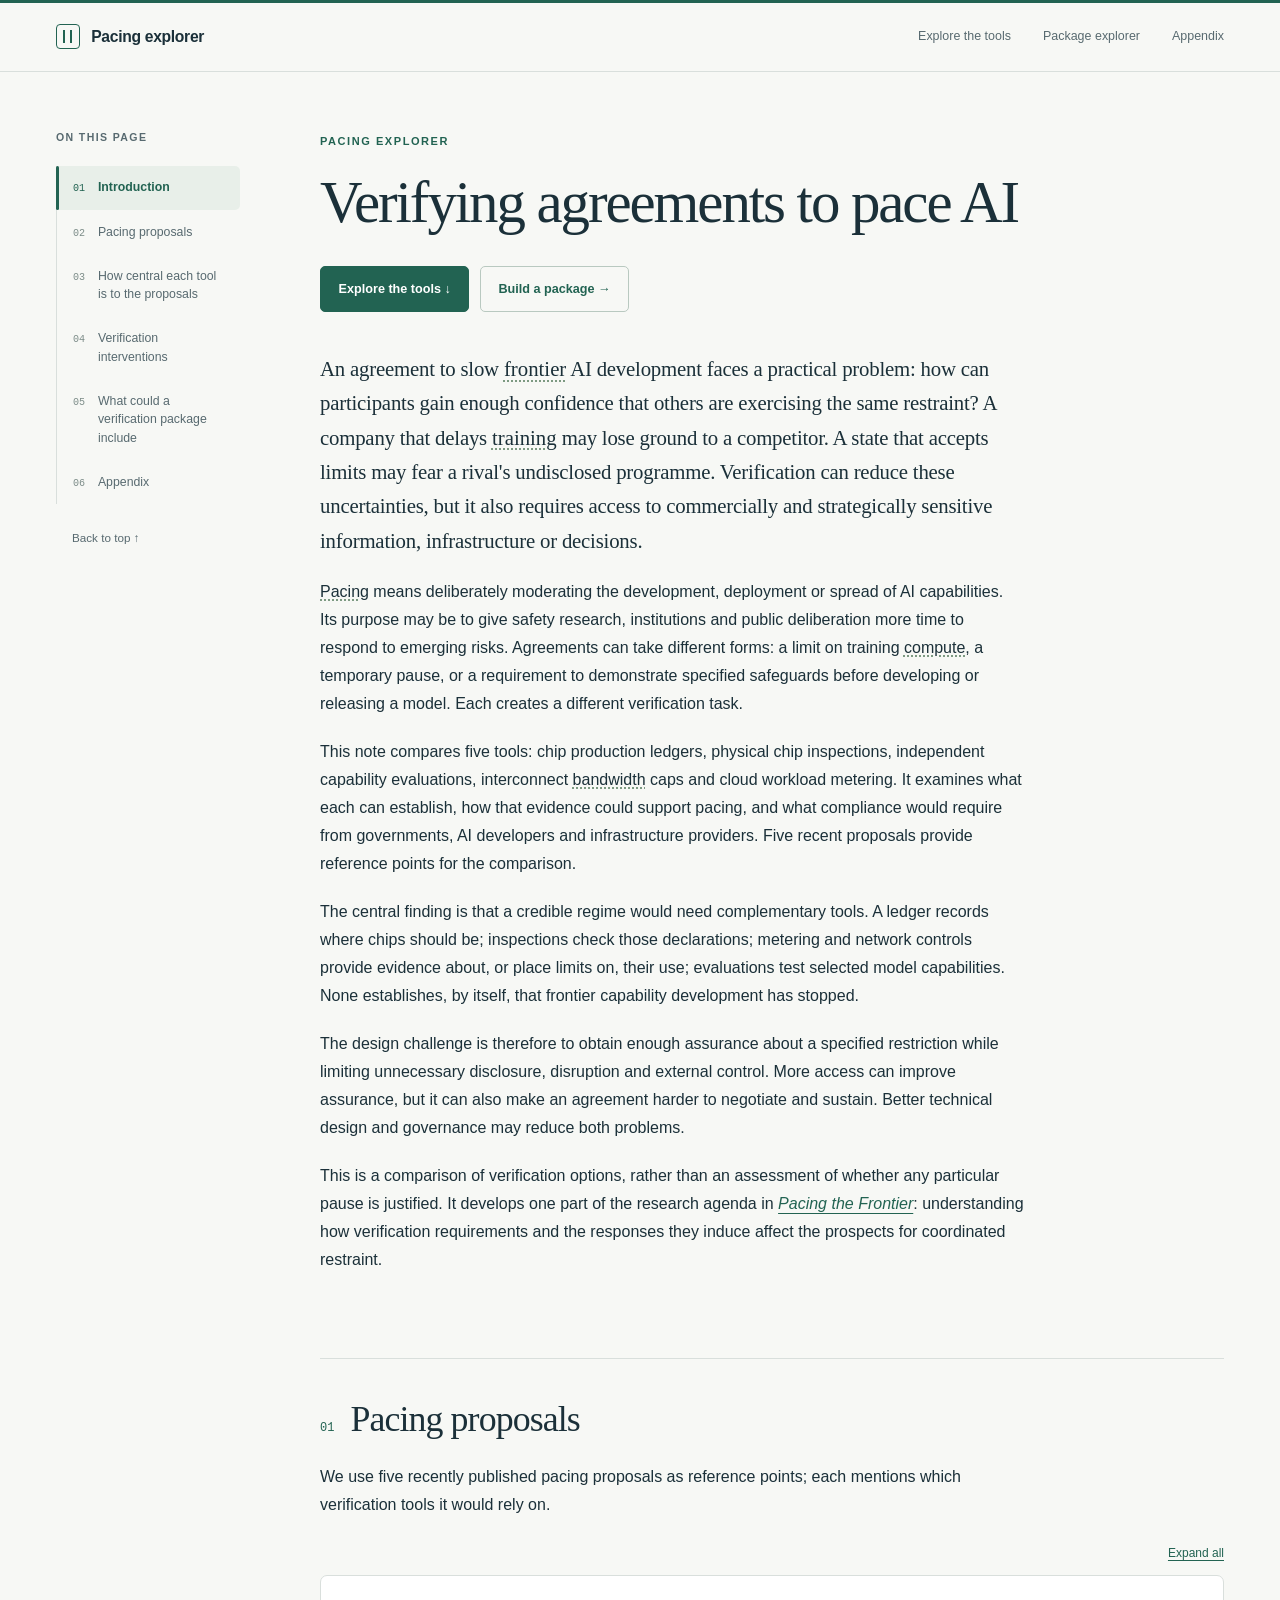
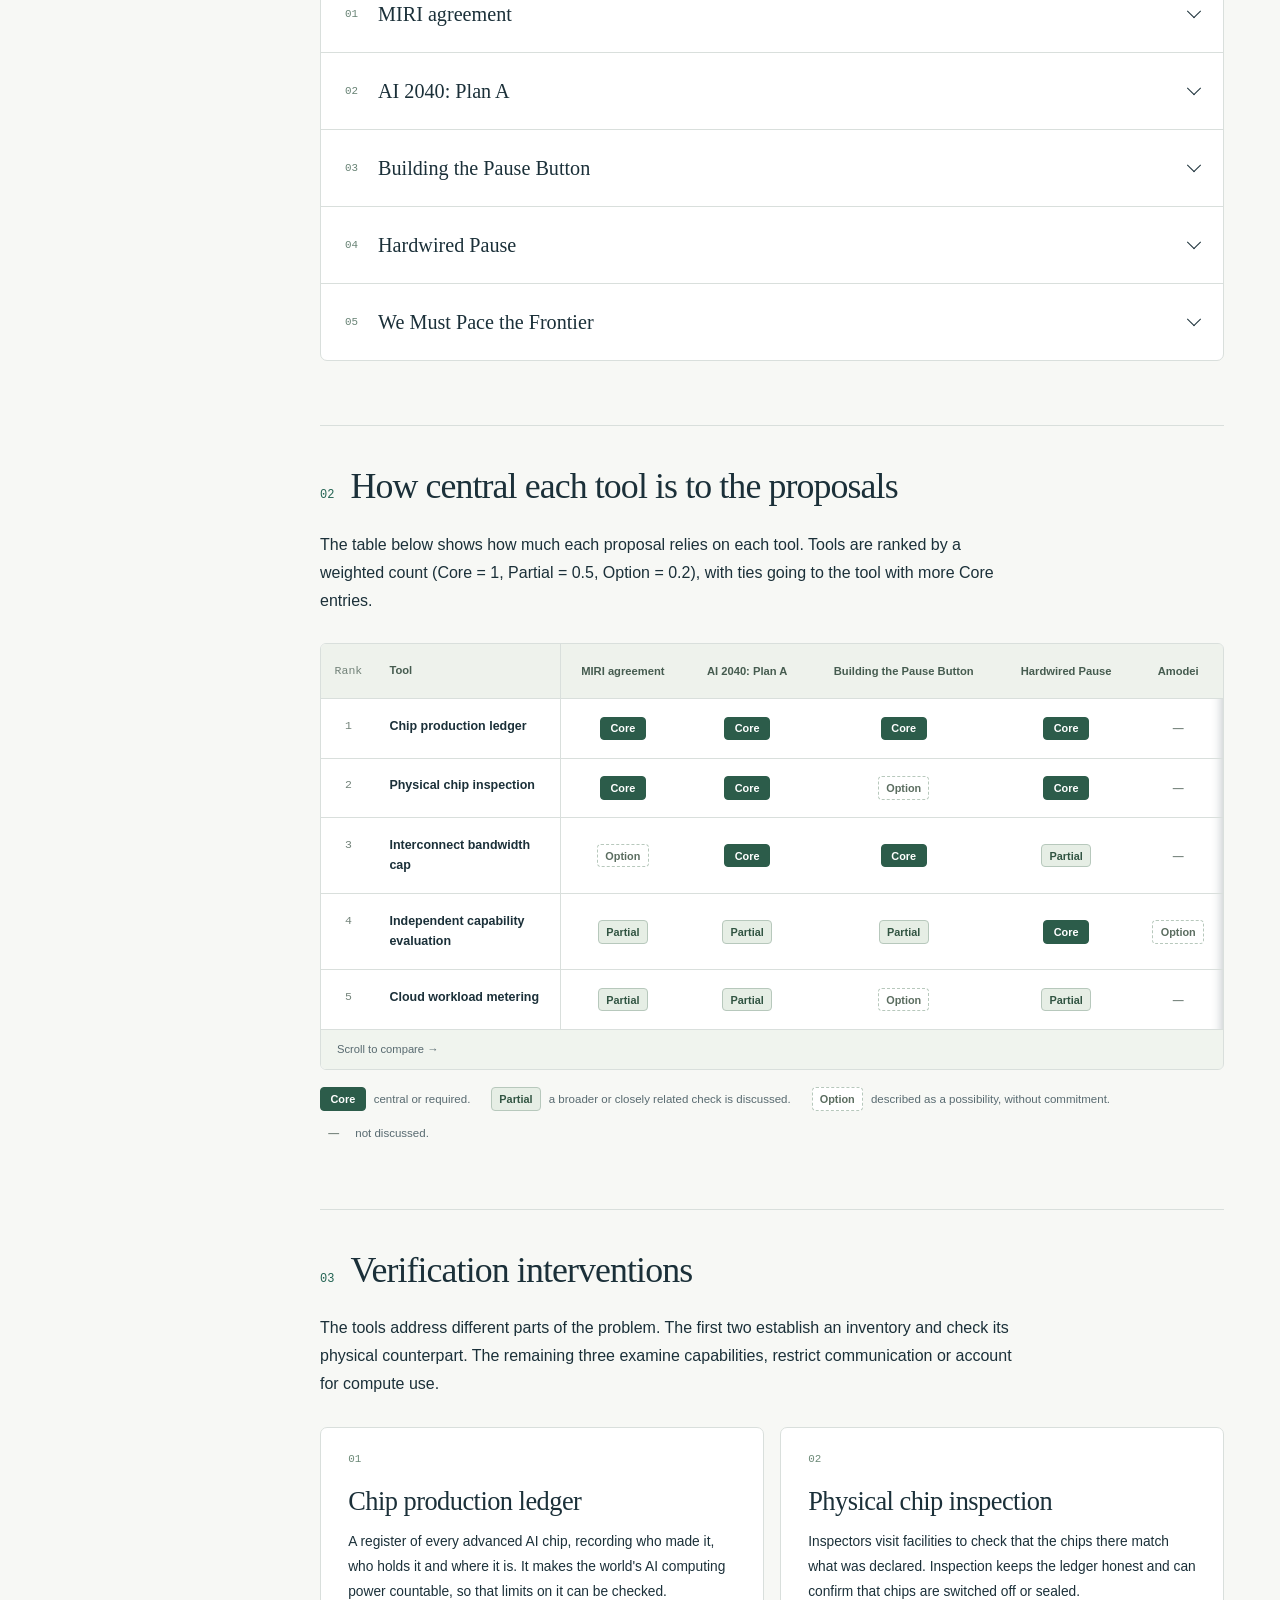
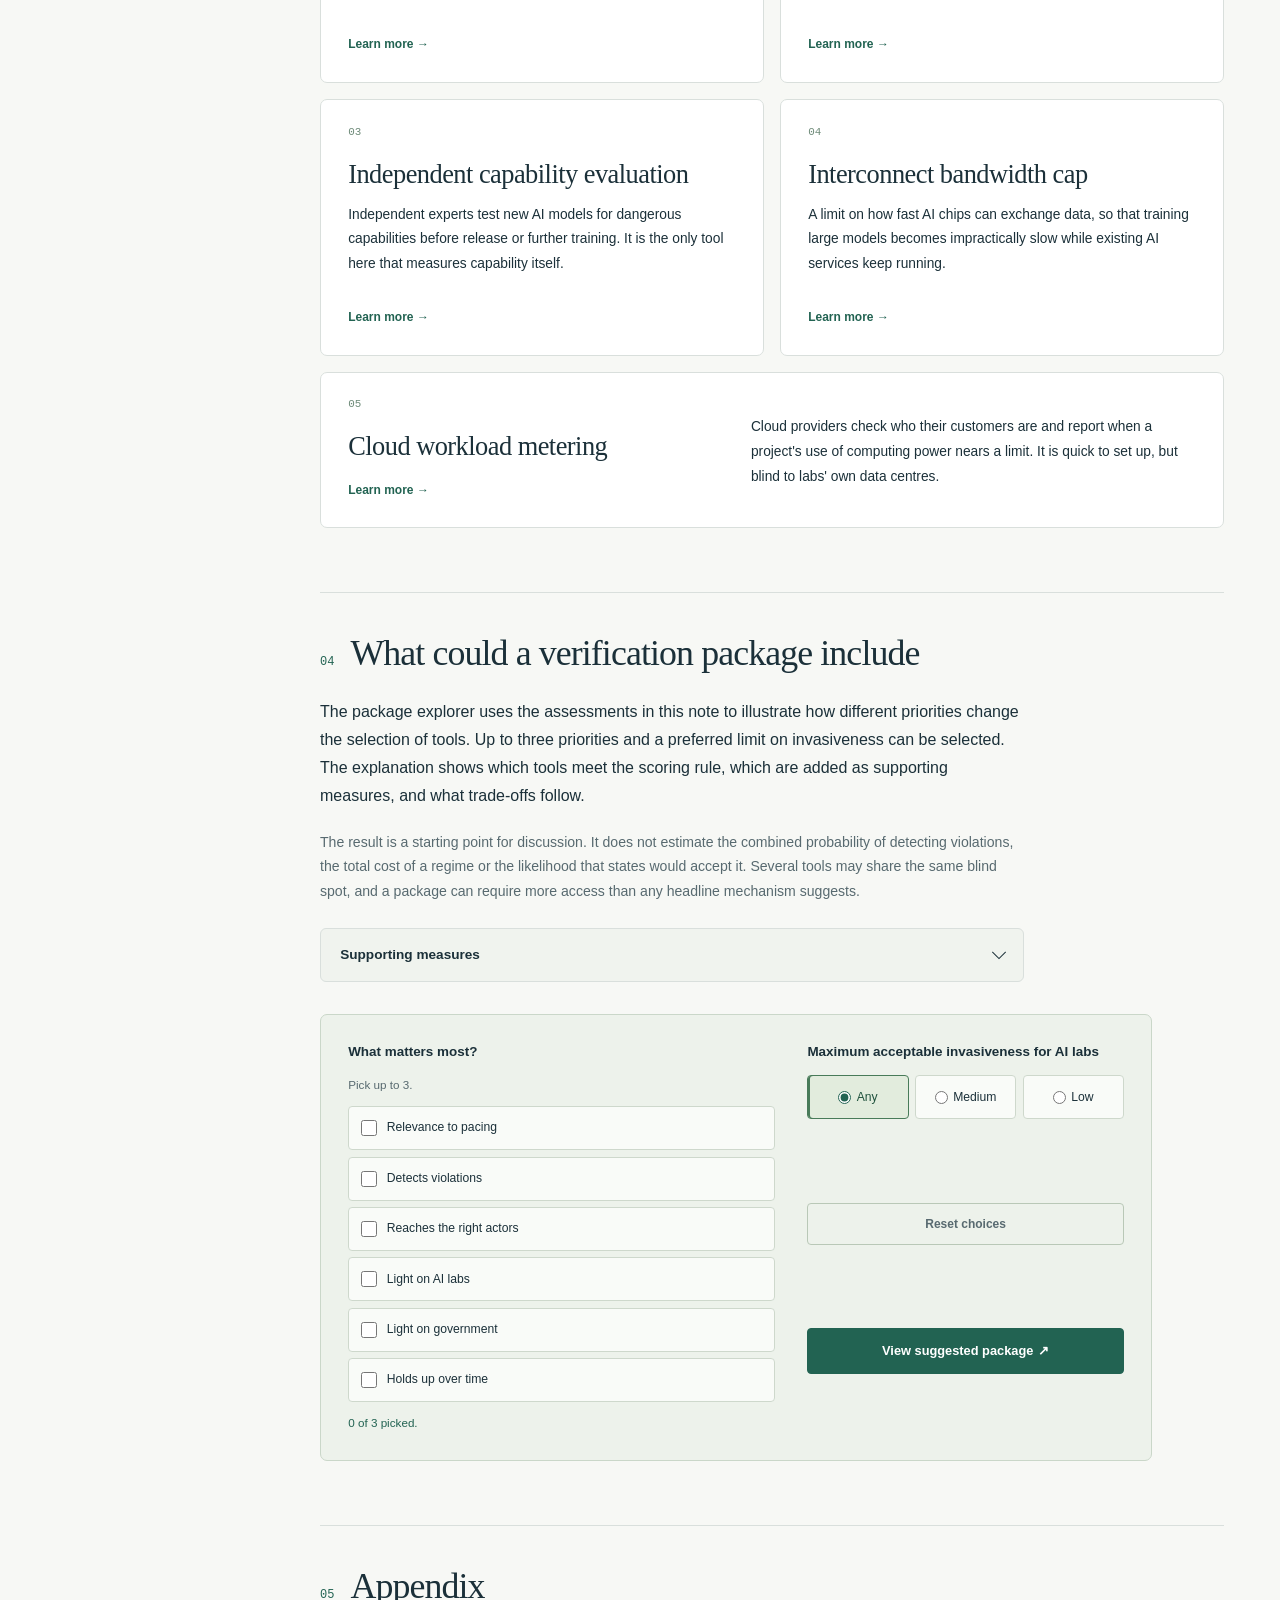
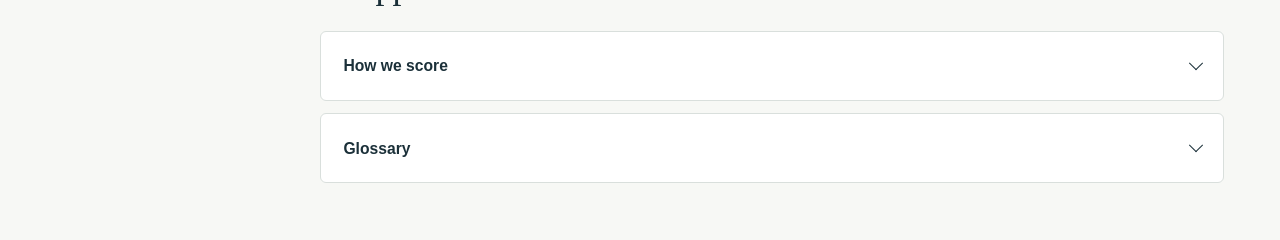
==== index.html @ ae377d94 "Add the pacing explorer site Site files only (pages, styles, data, scripts), copied from the pacing " ====
<!doctype html>
<html lang="en">
<head>
<meta charset="utf-8">
<meta name="viewport" content="width=device-width, initial-scale=1">
<meta name="referrer" content="no-referrer">
<title>Verifying agreements to pace AI</title>
<link rel="stylesheet" href="css/style.css">
</head>
<body data-page="home">
<a class="skip-link" href="#main">Skip to content</a>

<main id="main" tabindex="-1">
  <div id="view" class="wrap">
    <noscript>
      <p>This page needs JavaScript to show its content. Everything runs on this device. Nothing is sent anywhere.</p>
    </noscript>
  </div>
</main>

<div id="tooltip" class="tooltip" role="tooltip" hidden></div>

<!-- Data first, then logic. Plain scripts, so the page works when opened from a folder (file://). -->
<script src="data/interventions.js"></script>
<script src="data/glossary.js"></script>
<script src="data/method.js"></script>
<script src="js/builder.js"></script>
<script src="js/app.js"></script>
</body>
</html>
---- css/style.css ----
/* Local, dependency-free styles. Content and scoring live in data/*.js. */
:root {
  color-scheme: light;
  --ink: #1b3039;
  --muted: #586a70;
  --line: #d9dfdc;
  --soft: #edf1ed;
  --paper: #fff;
  --bg: #f7f8f5;
  --link: #226352;
  --focus: #216953;
  --c-benefit: #1f5fbf;
  --c-cost: #8a5a2b;
  --c-empty: #6b7280;
  --measure: 44rem;
  --serif: Charter, "Bitstream Charter", "Iowan Old Style", "Palatino Linotype", Palatino, Georgia, serif;
  --sans: -apple-system, BlinkMacSystemFont, "Segoe UI", Helvetica, Arial, sans-serif;
  --mono: "SFMono-Regular", Consolas, monospace;
}
* { box-sizing: border-box; }
html { -webkit-text-size-adjust: 100%; scroll-behavior: smooth; scroll-padding-top: 0; }
body { margin: 0; background: var(--bg); color: var(--ink); font: 16px/1.75 var(--sans); }
.wrap { width: min(100%, 1440px); margin: 0 auto; padding: 3.5rem 3.5rem 6rem; display: grid; grid-template-columns: 12.5rem minmax(0, 1fr); column-gap: 4rem; }
.wrap > * { grid-column: 2; min-width: 0; }
main:focus, h1:focus, section:focus, .builder-results:focus, details:focus { outline: none; }
a { color: var(--link); text-underline-offset: .22em; text-decoration-thickness: 1px; }
a:hover { text-decoration-thickness: 2px; }
button, input, select, summary, a { -webkit-tap-highlight-color: #22635218; }
button, input, select { font: inherit; }
:focus-visible { outline: 3px solid var(--focus); outline-offset: 4px; border-radius: 3px; }
[hidden] { display: none !important; }
.skip-link { position: fixed; left: 1rem; top: -6rem; z-index: 100; background: var(--ink); color: white; padding: .7rem 1.2rem; }
.skip-link:focus { top: .5rem; }
.visually-hidden { position: absolute !important; width: 1px; height: 1px; margin: -1px; padding: 0; overflow: hidden; clip: rect(0 0 0 0); white-space: nowrap; border: 0; }
h1, h2, h3, h4, h5 { color: var(--ink); }
h1, h2 { font-family: var(--serif); font-weight: 500; }
h1 { margin: 0; max-width: 52rem; font-size: clamp(2.8rem, 4.6vw, 4.5rem); line-height: 1.08; letter-spacing: -.035em; text-wrap: balance; }
h2 { margin: 0; max-width: 44rem; font-size: clamp(1.9rem, 2.8vw, 2.75rem); line-height: 1.17; letter-spacing: -.025em; text-wrap: balance; }
h3 { margin: 2rem 0 .8rem; font-size: 1.12rem; font-weight: 650; line-height: 1.4; }
h4 { margin: 2rem 0 .75rem; font-size: 1rem; line-height: 1.5; }
h5 { margin: 1.5rem 0 .5rem; font-size: 1rem; line-height: 1.5; }
p, ul, ol, dl { margin: 0 0 1.25rem; }
strong { font-weight: 650; }
.eyebrow { margin: 0 0 1.2rem; font-size: .69rem; font-weight: 650; letter-spacing: .14em; text-transform: uppercase; color: var(--link); }
section > p, section > .bullets, .why, .notes, .steps-block { max-width: var(--measure); }
.wrap > section { margin-top: 4rem; padding-top: 2.5rem; border-top: 1px solid var(--line); scroll-margin-top: 6rem; }
.wrap > section > :last-child { margin-bottom: 0; }
.section-heading { display: flex; align-items: baseline; gap: 1rem; margin-bottom: 1.4rem; }
.section-index { font: .75rem/1 var(--mono); color: var(--link); flex: 0 0 auto; }
ul.bullets, ol.bullets, .plain-list { padding-left: 1.4rem; }
.bullets li, .plain-list li { padding-left: .2rem; margin-bottom: .8rem; }
li::marker { color: #70877d; }

/* The same navigation frame stays available throughout the publication. */
.masthead { position: sticky; top: 0; z-index: 40; background: #f7f8f5f5; border-top: 3px solid #226352; border-bottom: 1px solid var(--line); backdrop-filter: blur(12px); }
.masthead-inner { max-width: 1440px; min-height: 68px; margin: auto; padding: 0 3.5rem; display: flex; justify-content: space-between; align-items: center; gap: 2rem; }
.brand { display: inline-flex; align-items: center; gap: .7rem; color: var(--ink); font-size: .98rem; font-weight: 650; text-decoration: none; white-space: nowrap; letter-spacing: -.02em; }
.brand-mark { width: 24px; height: 25px; border: 1.5px solid var(--link); border-radius: 4px; position: relative; background: linear-gradient(var(--link), var(--link)) 6px 5px / 2px 13px no-repeat, linear-gradient(var(--link), var(--link)) 13px 5px / 2px 13px no-repeat; }
.masthead nav { display: flex; align-items: center; gap: 2rem; }
.masthead nav a { color: var(--muted); font-size: .78rem; text-decoration: none; padding: .7rem 0; }
.masthead nav a:hover { color: var(--link); }
.wrap > .toc { grid-column: 1; grid-row: 1 / span 12; position: sticky; top: 7rem; align-self: start; max-height: calc(100dvh - 9rem); overflow-y: auto; padding-right: 1rem; }
.toc-heading { font-size: .66rem; font-weight: 650; letter-spacing: .13em; text-transform: uppercase; color: var(--muted); margin-bottom: 1.2rem; }
.toc ol { list-style: none; padding: 0; margin: 0; border-left: 1px solid var(--line); }
.toc li { margin: 0; }
.toc a[data-section] { display: flex; align-items: baseline; gap: .8rem; position: relative; padding: .8rem .8rem .8rem 1rem; font-size: .77rem; line-height: 1.5; color: var(--muted); text-decoration: none; border-radius: 0 5px 5px 0; }
.toc-number { font: .63rem/1.5 var(--mono); color: #7c8c88; }
.toc a[data-section]:hover { background: #edf1ed; color: var(--ink); }
.toc a[aria-current="location"] { color: var(--link); font-weight: 650; background: #e8efe9; }
.toc a[aria-current="location"]::before { content: ""; position: absolute; top: 0; bottom: 0; left: -1px; width: 3px; background: var(--link); border-radius: 2px; }
.toc a[aria-current] .toc-number { color: var(--link); }
.toc-toggle { display: none; }
.back-top, .toc-method { display: block; margin: 1.5rem 0 0 1rem; color: var(--muted); font-size: .73rem; text-decoration: none; }
.toc-method { padding-top: 1rem; border-top: 1px solid var(--line); }

/* An immediate route to the tools, followed by the original introduction. */
.site-head { padding: .25rem 0 2.5rem; scroll-margin-top: 6rem; }
.hero-actions { display: flex; flex-wrap: wrap; align-items: center; gap: .65rem; margin-top: 2rem; }
.button-primary, .button-secondary { display: inline-flex; align-items: center; justify-content: center; min-height: 46px; padding: .65rem 1.1rem; border: 1px solid var(--link); border-radius: 5px; font-size: .79rem; font-weight: 600; text-decoration: none; transition: background .15s, transform .15s; }
.button-primary { background: var(--link); color: white; }
.button-primary:hover { background: #184b3f; transform: translateY(-1px); }
.button-secondary { background: transparent; border-color: #b9c9c0; color: var(--link); }
.button-secondary:hover { background: #e8efe9; }

.intro { max-width: var(--measure); }
.intro > p:first-child { font-family: var(--serif); font-size: 1.3rem; line-height: 1.65; letter-spacing: -.01em; }

/* Native disclosures keep all text available without a wall of prose. */
summary { cursor: pointer; list-style: none; display: flex; align-items: center; gap: 1rem; }
summary::-webkit-details-marker { display: none; }
summary::marker { content: ""; }
.disclosure-icon { margin-left: auto; width: 10px; height: 10px; border-right: 1.5px solid currentColor; border-bottom: 1.5px solid currentColor; transform: rotate(45deg) translate(-2px, -2px); flex: 0 0 auto; transition: transform .15s; }
details[open] > summary .disclosure-icon { transform: rotate(225deg) translate(-1px, -1px); }
.section-actions { display: flex; justify-content: end; margin-top: -.5rem; }
.text-button { border: 0; background: transparent; color: var(--link); cursor: pointer; padding: .65rem 0 .65rem 1rem; min-height: 44px; font-size: .75rem; text-decoration: underline; text-underline-offset: .25em; }
.proposal-list { list-style: none; padding: 0; margin: 0; border: 1px solid var(--line); border-radius: 7px; overflow: clip; background: var(--paper); }
.proposal-list > li + li { border-top: 1px solid var(--line); }
.proposal > summary { padding: 1.3rem 1.5rem; min-height: 76px; font-family: var(--serif); font-size: 1.26rem; line-height: 1.4; }
.proposal > summary:hover { background: #f1f5f0; }
.proposal-number { font: .68rem/1.5 var(--mono); color: #688375; padding-right: .25rem; }
.proposal[open] > summary { background: #eef3ed; border-bottom: 1px solid var(--line); }
.proposal-body { max-width: 49rem; padding: 1.5rem 2rem 1.5rem 4rem; font-size: .94rem; }
.proposal-body > :last-child { margin-bottom: 0; }

/* Tables have clear labels, generous spacing, and responsive reading layouts. */
.table-scroll { position: relative; overflow-x: auto; max-width: 100%; margin: 1.8rem 0 1.1rem; border: 1px solid var(--line); border-radius: 6px; background: var(--paper); -webkit-overflow-scrolling: touch; scrollbar-color: #718b7c #eaf0e9; scrollbar-width: thin; }
.table-scroll.is-scrollable { box-shadow: inset -12px 0 12px -12px #1b303955; }
.table-scroll.is-scrollable::after { content: "Scroll to compare →"; position: sticky; left: 0; display: block; width: min(100%, 100vw); padding: .6rem 1rem; border-top: 1px solid var(--line); color: var(--muted); background: #f0f4ee; font-size: .7rem; }
.data-table { border-collapse: separate; border-spacing: 0; width: 100%; font-size: .78rem; line-height: 1.6; }
.data-table th, .data-table td { padding: 1.1rem .85rem; border-bottom: 1px solid var(--line); vertical-align: top; text-align: left; }
.data-table thead th { background: #eef2ec; color: #465c50; font-size: .7rem; font-weight: 650; line-height: 1.5; }
.data-table tbody th { font-weight: 600; }
.data-table tbody tr:last-child > * { border-bottom: 0; }
.data-table tbody tr:hover { background: #f4f7f1; }
.ranking-table { min-width: 49rem; }
.ranking-table th:first-child, .ranking-table td:first-child { width: 3rem; text-align: center; font: .72rem/1.6 var(--mono); color: #73837a; }
.ranking-table th:nth-child(2), .ranking-table td:nth-child(2) { width: 11.5rem; min-width: 11rem; }
.ranking-table td:nth-child(2) a { color: var(--ink); font-weight: 600; text-decoration: none; }
.ranking-table td:nth-child(2) a:hover { color: var(--link); text-decoration: underline; }
.ranking-table td:nth-child(n+3), .ranking-table thead th:nth-child(n+3) { text-align: center; vertical-align: middle; }
.ranking-table :is(th, td):nth-child(2) { position: sticky; left: 0; background: var(--paper); box-shadow: 1px 0 var(--line); z-index: 1; }
.ranking-table thead th:nth-child(2) { background: #eef2ec; }
.rank { display: inline-block; min-width: 4.2em; padding: .16rem .45rem; border: 1px solid #b7c8bc; border-radius: 4px; font-size: .68rem; line-height: 1.5; text-align: center; font-weight: 600; white-space: nowrap; }
.rank-core { background: #2c5c4a; border-color: #2c5c4a; color: white; }
.rank-partial { background: #e6eee5; color: #315442; }
.rank-option { border-style: dashed; background: #fff; color: #5b6d60; }
.rank-none { border-color: transparent; color: #7a8780; min-width: 0; }
.rank-legend { display: flex; flex-wrap: wrap; gap: .65rem 1.3rem; list-style: none; padding: 0; font-size: .72rem; color: var(--muted); }
.rank-legend .rank { margin-right: .3rem; }
.score-key { min-width: 38rem; }
.score-key th:first-child { width: 25%; }

/* The whole card opens the report; one descriptive link per card is keyboard-focusable. */
.cards { display: grid; grid-template-columns: 1fr 1fr; gap: 1rem; list-style: none; padding: 0; margin: 1.8rem 0 0; }
.card { position: relative; display: flex; flex-direction: column; align-items: start; padding: 1.65rem 1.7rem 1.4rem; background: var(--paper); border: 1px solid var(--line); border-radius: 7px; transition: transform .18s, border-color .18s, box-shadow .18s; }
.card:hover { border-color: #88a18d; box-shadow: 0 5px 20px #19362809; transform: translateY(-2px); }
.card-number { font: .68rem/1 var(--mono); color: #6c8977; margin-bottom: 1.25rem; }
.card h3 { margin: 0 0 .8rem; font: 500 1.65rem/1.22 var(--serif); letter-spacing: -.02em; }
.card h3 a { color: var(--ink); text-decoration: none; }
.card-text { font-size: .86rem; line-height: 1.8; margin-bottom: 1.6rem; max-width: 40rem; }
.card-link { margin-top: auto; display: inline-flex; align-items: center; min-height: 30px; font-size: .75rem; font-weight: 650; text-decoration: none; }
.card-link::after { content: ""; position: absolute; inset: 0; border-radius: 7px; }
.card-link:focus-visible { outline: none; }
.card:focus-within { outline: 3px solid var(--focus); outline-offset: 3px; }
.card:last-child { grid-column: 1 / -1; display: grid; grid-template-columns: 1fr 1.2fr; column-gap: 2rem; }
.card:last-child .card-number { grid-column: 1; }
.card:last-child h3 { grid-column: 1; }
.card:last-child .card-text { grid-column: 2; grid-row: 1 / span 3; margin-bottom: 0; align-self: center; }
.card:last-child .card-link { grid-column: 1; }

/* A visible relationship between choices and their live result. */
.builder-text { max-width: var(--measure); }
.builder-text > p:nth-child(2) { color: var(--muted); font-size: .88rem; }
.supporting-details { margin: 1.5rem 0 2rem; border: 1px solid var(--line); border-radius: 6px; background: #f0f3ee; font-size: .85rem; }
.supporting-details > summary { padding: .9rem 1.2rem; font-weight: 600; }
.supporting-details[open] > summary { border-bottom: 1px solid var(--line); }
.builder-form { position: static; max-width: 52rem; display: grid; grid-template-columns: minmax(0, 1.35fr) minmax(0, 1fr); align-items: start; gap: 1.5rem 2rem; margin: 0; padding: 1.7rem; background: #edf2eb; border: 1px solid #cad7c9; border-radius: 7px; }
.field { border: 0; padding: 0; margin: 0; width: 100%; min-width: 0; }
.field-priorities { grid-row: 1 / span 3; }
.field legend { font-size: .84rem; line-height: 1.5; font-weight: 650; margin-bottom: .8rem; padding: 0; }
.field + .field legend { width: 100%; }
.field-hint { font-size: .73rem; color: var(--muted); margin: 0 0 .65rem; }
.choices { display: grid; gap: .4rem; }
.choice { display: flex; align-items: center; gap: .6rem; position: relative; padding: .7rem .75rem; min-height: 44px; border: 1px solid #ced8cc; border-radius: 4px; background: #ffffffa6; cursor: pointer; font-size: .76rem; line-height: 1.45; }
.choice:has(input:checked) { color: #1e513c; border-color: #487b59; background: #e2ecdd; box-shadow: inset 2px 0 #487b59; }
.choice:hover { border-color: #78977a; }
.choice input { width: 1rem; height: 1rem; flex: 0 0 auto; margin: 0; accent-color: var(--link); }
.choice:focus-within { outline: 3px solid var(--focus); outline-offset: 2px; }
.choice input:focus-visible { outline: none; }
.pick-status { margin: .65rem 0 0; color: var(--link); }
.field:not(.field-priorities) .choice { display: inline-flex; justify-content: center; width: calc((100% - .8rem) / 3); padding: .7rem .2rem; gap: .35rem; }
.field:not(.field-priorities) .choice + .choice { margin-left: .4rem; }
.field:not(.field-priorities) .choice input { width: .8rem; height: .8rem; }
.btn { font-size: .75rem; font-weight: 600; line-height: 1.5; min-height: 42px; padding: .65rem .85rem; background: transparent; border: 1px solid #b9c8b7; border-radius: 4px; color: var(--muted); cursor: pointer; width: 100%; }
.btn:hover { background: #dfe8da; color: var(--ink); }
.view-results { display: flex; align-items: center; justify-content: center; gap: .3rem; min-height: 46px; padding: .75rem 1rem; border: 1px solid var(--link); border-radius: 4px; background: var(--link); color: white; font-size: .8rem; font-weight: 600; line-height: 1.5; text-decoration: none; text-align: center; }
.view-results:hover { background: #184b3f; }
.builder-results { min-width: 0; scroll-margin-top: 9rem; }
.builder-output { padding: 1.5rem; border: 1px solid var(--line); border-top: 3px solid #315e48; background: var(--paper); border-radius: 7px; font-size: .85rem; }
.builder-output > h3 { margin: 0 0 1.25rem; font: 500 1.9rem/1.2 var(--serif); letter-spacing: -.025em; }
.builder-output > h4 { padding-top: 1.5rem; border-top: 1px solid var(--line); }
.chain { display: flex; flex-wrap: wrap; align-items: baseline; gap: .4rem .6rem; padding-bottom: 1rem; border-bottom: 1px solid var(--line); font-size: .68rem; font-weight: 600; line-height: 1.7; }
.chain-item { display: inline; }
.chain-label { font-weight: 400; color: var(--muted); }
.chain-arrow { color: #7a8d7e; }
.layers { display: grid; grid-template-columns: repeat(2, minmax(0, 1fr)); gap: .65rem; list-style: none; padding: 0; margin: 1.25rem 0 1.8rem; }
.layers:has(.layer:only-child) { grid-template-columns: 1fr; }
.layer { display: flex; flex-direction: column; align-items: start; gap: .5rem; padding: 1rem; background: #f0f5ed; border: 1px solid #ccd9c7; border-radius: 5px; }
.layer-supporting { background: #f5f5f0; border-style: dashed; border-color: #bfc7b9; }
.layer-role { font-size: .62rem; line-height: 1.5; color: #58704d; }
.layer-name { color: var(--ink); font-size: .86rem; font-weight: 650; line-height: 1.45; text-decoration: none; }
.layer-name:hover { text-decoration: underline; }
.layer-supports { font-size: .69rem; color: var(--muted); line-height: 1.6; }
.notes { padding-left: 1.2rem; }
.notes li { padding-left: .15rem; margin-bottom: .9rem; }
.notes li.note-conflict { padding: .9rem 1rem; margin: 1rem 0 1rem -1.2rem; list-style: none; border-left: 3px solid #9b783e; border-radius: 0 4px 4px 0; background: #f6efdf; color: #644b28; }
.builder-output.is-empty { border-top-color: #9b783e; }
.steps-block { margin-top: 1.5rem; }
.tag-picked { display: inline-block; margin-left: .4rem; padding: .05rem .35rem; border: 1px solid #95ab8d; border-radius: 3px; font-size: .6rem; font-weight: 400; color: var(--link); }
.sums { min-width: 58rem; font-size: .7rem; font-variant-numeric: tabular-nums; }
.sums td, .sums th { white-space: nowrap; }
.sums .sum-row { background: #edf2e9; font-weight: 650; }
.sums :is(th, td):first-child { position: sticky; left: 0; z-index: 1; background: #f2f5ef; box-shadow: 1px 0 var(--line); max-width: 14rem; white-space: normal; }
details.worked { margin-top: 1.8rem; border: 1px solid var(--line); border-radius: 5px; }
details.worked > summary { display: list-item; list-style: disclosure-closed; list-style-position: inside; padding: 1rem; font-size: .76rem; font-weight: 600; }
details.worked[open] > summary { list-style-type: disclosure-open; border-bottom: 1px solid var(--line); }
details.worked > summary::marker { content: normal; color: var(--link); }
.worked-body { padding: 1rem 1rem .1rem; font-size: .78rem; }
.worked-body .table-scroll { margin-bottom: 1rem; }

/* References remain discoverable, with a searchable glossary. */
details.reference, details.sources { border: 1px solid var(--line); border-radius: 6px; background: var(--paper); margin-top: .8rem; }
details.reference > summary, details.sources > summary { min-height: 68px; padding: 1.1rem 1.4rem; font-size: .98rem; font-weight: 600; }
details.reference > summary:hover, details.sources > summary:hover { background: #eff4ec; }
details.reference[open] > summary, details.sources[open] > summary { border-bottom: 1px solid var(--line); }
.reference-body { padding: 1.5rem; }
.reference-body > p { max-width: var(--measure); }
.reference-body > :last-child { margin-bottom: 0; }
.glossary-search { display: block; width: 100%; min-height: 46px; padding: .7rem 1rem; background: #f8faf6; border: 1px solid #b9cbb8; border-radius: 4px; color: var(--ink); font-size: .86rem; }
.glossary-count { margin-top: .6rem; }
.glossary { display: grid; grid-template-columns: 1fr 1fr; gap: 0 2rem; margin: 0; }
.glossary-entry { border-top: 1px solid var(--line); padding: 1.2rem 0; }
.glossary dt { font-size: .87rem; font-weight: 650; line-height: 1.5; margin-bottom: .5rem; }
.glossary dd { margin: 0; font-size: .85rem; line-height: 1.8; color: var(--muted); }
.glossary dd::first-letter, .tooltip .def::first-letter, .justification::first-letter { text-transform: uppercase; }
.empty-search { padding: 1.25rem 0; color: var(--muted); }

/* Tool reports share the home page frame and have their own section navigation. */
.tool-toolbar { display: flex; align-items: end; justify-content: space-between; gap: 1rem; margin-bottom: 2rem; }
.crumbs { margin: 0; font-size: .75rem; flex: 0 0 auto; }
.crumbs a { display: inline-flex; min-height: 40px; align-items: center; text-decoration: none; }
.tool-switch { width: min(21rem, 67%); min-width: 0; }
.tool-switch label { display: block; font-size: .63rem; font-weight: 600; color: var(--muted); margin-bottom: .3rem; }
.tool-switch select { width: 100%; max-width: 100%; min-height: 42px; padding: .5rem 2rem .5rem .75rem; background: var(--paper); border: 1px solid #c8d3c6; border-radius: 4px; font-size: .75rem; color: var(--ink); cursor: pointer; text-overflow: ellipsis; }
.tool-head { margin-bottom: 2rem; padding-bottom: 2rem; border-bottom: 1px solid var(--line); }
.tool-head h1 { max-width: 48rem; }
body[data-page="tool"] .wrap > section:first-of-type { border: 0; padding: 0; margin: 0; }
body[data-page="tool"] .wrap > section:first-of-type h2 { font: 650 .68rem/1.5 var(--sans); text-transform: uppercase; letter-spacing: .12em; color: var(--muted); margin-bottom: 1rem; }
body[data-page="tool"] .wrap > section > h2 { margin-bottom: 1.5rem; }
body[data-page="tool"] .wrap > section:first-of-type > p { font-size: 1.06rem; line-height: 1.9; }
.overview-grid { display: grid; grid-template-columns: 1.1fr 1fr; gap: 1rem; align-items: start; }
.ov { min-width: 0; }
.ov-achieves, .ov-costs { padding: 1.3rem; border: 1px solid var(--line); border-radius: 6px; background: var(--paper); }
.ov-achieves { border-top: 3px solid var(--c-benefit); }
.ov-costs { border-top: 3px solid var(--c-cost); }
.ov h3 { margin: 0 0 1rem; font-size: .78rem; }
.ov-achieves h3 { color: #26558c; }
.ov-costs h3 { color: #805c36; }
.meters { list-style: none; padding: 0; margin: 0; }
.meter-item { border-top: 1px solid var(--line); }
.meter-row { display: grid; grid-template-columns: minmax(0, 1fr) 1rem; gap: .6rem; width: 100%; padding: 1rem 0; text-align: left; background: transparent; border: 0; color: var(--ink); cursor: pointer; }
.meter-row:hover { background: #f2f5ef; }
.meter-label { font-size: .82rem; font-weight: 600; line-height: 1.5; }
.meter-reading { display: flex; align-items: center; gap: .75rem; grid-column: 1; grid-row: 2; }
.dots { display: inline-flex; align-items: center; gap: .3rem; flex-shrink: 0; }
.pip { display: inline-block; width: .65rem; height: .65rem; border: 1px solid var(--c-empty); background: transparent; }
.dots-benefit .pip { border-radius: 50%; }
.dots-cost .pip { border-radius: 1px; }
.dots-benefit .pip.on { background: var(--c-benefit); border-color: var(--c-benefit); }
.dots-cost .pip.on { background: var(--c-cost); border-color: var(--c-cost); }
.meter-word { font-size: .73rem; color: var(--muted); white-space: nowrap; }
.chev { width: .4rem; height: .4rem; justify-self: end; align-self: center; grid-column: 2; grid-row: 1 / span 2; border-right: 1.5px solid #71867b; border-bottom: 1.5px solid #71867b; transform: rotate(45deg); }
.meter-row[aria-expanded="true"] .chev { transform: rotate(225deg); }
.justification { margin: 0; padding: 0 0 1rem; font-size: .8rem; color: var(--muted); line-height: 1.8; }
.ov-behaviours { grid-column: 1 / -1; margin-top: 1.5rem; }
.ov-behaviours .table-scroll { margin-top: 0; }
.behaviours { min-width: 40rem; }
.behaviours th:first-child { width: 19%; }
.behaviours td:nth-child(2) { width: 22%; }
.badges { display: inline-flex; flex-wrap: wrap; gap: .3rem; vertical-align: baseline; }
.badge-stance { display: inline-block; padding: .14rem .5rem; font-size: .66rem; line-height: 1.5; font-weight: 600; white-space: nowrap; border: 1px solid #bed0c1; border-radius: 4px; background: #edf4ed; color: #426c46; }
.stance-circumvent { color: #7c5a26; background: #f8f0dd; border-color: #ddc99b; }
.stance-undermine { color: #854a47; background: #f7eae6; border-color: #dfbeba; }
body[data-page="tool"] .wrap > .sources { margin-top: 3rem; scroll-margin-top: 6rem; }
.source-list { padding: 1.5rem 1.5rem .5rem 2.7rem; font-size: .85rem; overflow-wrap: anywhere; }
.source-list li { padding-left: .2rem; margin-bottom: 1rem; }
.prevnext { display: grid; grid-template-columns: minmax(0, 1fr) auto minmax(0, 1fr); gap: 2rem; border-top: 1px solid #a6b9ab; margin-top: 4rem; padding-top: 2rem; }
.prevnext a { display: flex; flex-direction: column; align-items: start; gap: .5rem; text-decoration: none; }
.prevnext a:hover .name { text-decoration: underline; text-underline-offset: .2em; }
.prevnext .dir { font-size: .7rem; color: var(--muted); }
.prevnext .name { max-width: 17rem; font: 500 1.3rem/1.3 var(--serif); }
.prevnext .next { text-align: right; align-items: end; }
.prevnext .all { padding: .3rem 0; font-size: .7rem; font-weight: 600; }

/* A standalone package report uses the same reading frame as intervention reports. */
.package-toolbar { margin-bottom: 1.5rem; }
.package-head { margin-bottom: 2rem; }
.package-choices { display: grid; grid-template-columns: 1fr 1fr; gap: 1.5rem 2rem; padding: 1.25rem 0; margin-bottom: 2rem; border-top: 1px solid var(--line); border-bottom: 1px solid var(--line); }
.package-choices dt { color: var(--muted); font-size: .75rem; line-height: 1.5; margin-bottom: .4rem; }
.package-choices dd { margin: 0; font-size: .92rem; font-weight: 600; line-height: 1.65; }
.package-output { padding: 2rem; font-size: .94rem; scroll-margin-top: 6rem; }
.package-output > h2 { font: 650 1.05rem/1.5 var(--sans); letter-spacing: 0; margin: 2rem 0 1rem; padding-top: 1.5rem; border-top: 1px solid var(--line); scroll-margin-top: 6rem; }
.package-output .worked { scroll-margin-top: 6rem; }
@media (max-width: 760px) {
  .package-output, .package-output > h2, .package-output .worked { scroll-margin-top: 8.5rem; }
}
@media (max-width: 599px) {
  .intro > p:first-child { font-size: 1.2rem; }
  .package-choices { grid-template-columns: 1fr; gap: 1rem; }
  .package-output { padding: 1.25rem; font-size: .9rem; }
}

/* Contextual definitions work with a pointer, keyboard, or touch. */
button.term { display: inline; padding: 0; margin: 0; border: 0; background: transparent; font: inherit; color: inherit; text-align: inherit; cursor: help; text-decoration: underline dotted #7d9a82; text-decoration-thickness: 1.5px; text-underline-offset: .2em; }
button.term:hover, button.term[aria-expanded="true"] { background: #dfeada; }
.tooltip { position: fixed; z-index: 60; width: max-content; max-width: min(23rem, calc(100vw - 1.5rem)); max-height: calc(100dvh - 2rem); overflow-y: auto; padding: 1rem 1.2rem; background: #203b32; color: white; border-radius: 6px; box-shadow: 0 8px 25px #10263325; font-size: .82rem; line-height: 1.7; }
.tooltip strong { display: block; margin-bottom: .4rem; }
.tooltip .def { display: block; }

@media (min-width: 1550px) { body { font-size: 17px; } }
@media (max-width: 1250px) {
  .wrap { padding-right: 2.5rem; padding-left: 2.5rem; grid-template-columns: 11rem minmax(0, 1fr); column-gap: 2.5rem; }
  .masthead-inner { padding: 0 2.5rem; }
  .builder-form, .builder-output { padding: 1.15rem; }
}
@media (max-width: 1000px) {
  .wrap { padding: 3rem 2rem 5rem; grid-template-columns: 10rem minmax(0, 1fr); column-gap: 2rem; }
  .masthead-inner { padding: 0 2rem; }
  .masthead nav { gap: 1.2rem; }
  .cards { grid-template-columns: 1fr; }
  .card:last-child { display: flex; }
  .card { padding: 1.5rem; }
  .builder-form { position: static; display: grid; grid-template-columns: 1.4fr 1fr; align-items: start; }
  .field-priorities { grid-row: 1 / span 3; }
  .field + .field { padding-top: 0; border-top: 0; }
  .field + .field legend { float: none; }
  .btn { align-self: end; }

  .overview-grid { grid-template-columns: 1fr; }
  .meter-row { grid-template-columns: minmax(0, 1fr) 10rem 1rem; align-items: center; }
  .meter-reading { grid-column: 2; grid-row: 1; }
  .meter-row .chev { grid-column: 3; grid-row: 1; }
}
@media (max-width: 760px) {
  html { scroll-padding-top: 0; }
  .masthead-inner { min-height: 60px; padding: 0 1.25rem; }
  .masthead nav { gap: 1rem; }
  .masthead nav a { font-size: .72rem; }
  .masthead nav a:last-child { display: none; }
  .wrap { display: block; max-width: 46rem; padding: 5rem 1.5rem 4rem; }
  .wrap > .toc { position: fixed; z-index: 35; left: 0; right: 0; top: 64px; max-height: calc(100dvh - 64px); padding: 0; overflow-y: auto; background: #f7f8f5fa; border-bottom: 1px solid var(--line); }
  .toc-heading { display: none; }
  .toc-toggle { width: 100%; display: flex; align-items: center; justify-content: space-between; gap: 1rem; min-height: 48px; padding: .7rem 1.5rem; font: 600 .76rem/1.5 var(--sans); color: var(--link); background: transparent; border: 0; cursor: pointer; text-align: left; }
  .toc-mobile-prefix { color: var(--muted); font-size: .68rem; font-weight: 500; }
  .toc-current { flex: 1; white-space: nowrap; overflow: hidden; text-overflow: ellipsis; }
  .menu-icon { display: block; width: 15px; height: 12px; border-top: 1.5px solid currentColor; border-bottom: 1.5px solid currentColor; background: linear-gradient(currentColor, currentColor) center / 100% 1.5px no-repeat; }
  .toc.is-open .menu-icon { height: 16px; border: 0; background: linear-gradient(45deg, transparent 46%, currentColor 47%, currentColor 53%, transparent 54%), linear-gradient(-45deg, transparent 46%, currentColor 47%, currentColor 53%, transparent 54%); }
  .toc ol { display: none; margin: .3rem 1.5rem 1rem; }
  .toc.is-open ol { display: block; }
  .toc a[data-section] { padding: .9rem 1rem; font-size: .85rem; }
  .toc .back-top, .toc .toc-method { display: none; }
  .toc.is-open .back-top, .toc.is-open .toc-method { display: block; margin: 1rem 2.5rem; }
  .site-head { padding-bottom: 2rem; }
  h1 { font-size: clamp(2.75rem, 7.4vw, 3.7rem); }
  .wrap > section { margin-top: 3rem; padding-top: 2rem; scroll-margin-top: 8.5rem; }
  .cards { grid-template-columns: 1fr 1fr; }
  .card:last-child { display: grid; }
  .card { padding: 1.3rem; }
  .card h3 { font-size: 1.4rem; }
  .card-text { font-size: .82rem; }
  .tool-toolbar { margin-bottom: 2rem; }
  .site-head { scroll-margin-top: 8.5rem; }
  .tool-head { clear: both; }
  .overview-grid { grid-template-columns: 1fr 1fr; }
  .meter-row { grid-template-columns: minmax(0, 1fr) 1rem; }
  .meter-reading { grid-column: 1; grid-row: 2; }
  .meter-row .chev { grid-column: 2; grid-row: 1 / span 2; }
  body[data-page="tool"] .wrap > .sources { scroll-margin-top: 8.5rem; }
}
@media (max-width: 599px) {
  body { font-size: 16px; line-height: 1.8; }
  .masthead-inner { padding: 0 1.2rem; gap: .6rem; }
  .brand { font-size: .88rem; gap: .55rem; }
  .brand-mark { width: 22px; height: 24px; }
  .masthead nav a { font-size: .69rem; }
  .masthead nav a:nth-child(2) { display: none; }
  .wrap { padding: 4.5rem 1.25rem 3rem; }
  .toc-toggle { padding-left: 1.25rem; padding-right: 1.25rem; }
  .eyebrow { font-size: .62rem; margin-bottom: 1rem; }
  h1 { font-size: 2.9rem; line-height: 1.08; }
  h2 { font-size: 2rem; }
  .hero-actions { margin-top: 1.5rem; gap: .5rem; }
  .button-primary, .button-secondary { font-size: .74rem; padding: .65rem .85rem; }
  .section-heading { gap: .7rem; align-items: start; }
  .section-index { padding-top: .65rem; font-size: .65rem; }
  .proposal > summary { padding: 1.1rem; font-size: 1.2rem; gap: .8rem; }
  .proposal-body { padding: 1.3rem; font-size: .9rem; }
  .cards { grid-template-columns: 1fr; }
  .card, .card:last-child { display: flex; padding: 1.4rem; }
  .card-number { margin-bottom: 1rem; }
  .card h3 { font-size: 1.65rem; }
  .card-text { font-size: .88rem; margin-bottom: 1rem; }
  .card-link { min-height: 36px; font-size: .78rem; }
  .rank-legend { display: grid; gap: .7rem; font-size: .75rem; }
  /* All proposal ratings remain visible on phones, without horizontal panning. */
  #ranking .table-scroll, .ov-behaviours .table-scroll, #how-we-score .table-scroll { overflow: visible; border: 0; background: transparent; box-shadow: none; margin-top: 1.5rem; }
  #ranking .table-scroll::after, .ov-behaviours .table-scroll::after, #how-we-score .table-scroll::after { display: none; }
  .ranking-table, .behaviours, .score-key { min-width: 0; display: block; }
  .ranking-table thead, .behaviours thead, .score-key thead { position: absolute; width: 1px; height: 1px; overflow: hidden; clip: rect(0 0 0 0); white-space: nowrap; }
  .ranking-table tbody, .behaviours tbody, .score-key tbody { display: grid; gap: 1rem; }
  .ranking-table tr, .behaviours tr, .score-key tr { display: grid; grid-template-columns: auto minmax(0, 1fr); background: var(--paper); border: 1px solid var(--line); border-radius: 6px; padding: 1rem; }
  .ranking-table th, .ranking-table td, .behaviours th, .behaviours td, .score-key th, .score-key td { width: auto !important; min-width: 0 !important; padding: .55rem 0; border: 0; }
  .ranking-table td:first-child { grid-column: 1; padding-right: .8rem; padding-top: .6rem; text-align: left; font-size: .7rem; }
  .ranking-table td:nth-child(2) { grid-column: 2; position: static; box-shadow: none; font-size: .9rem; padding-bottom: 1rem; line-height: 1.5; }
  .ranking-table td:nth-child(n+3) { grid-column: 1 / -1; display: flex; justify-content: space-between; align-items: center; gap: 1rem; border-top: 1px solid #e9eee6; font-size: .73rem; text-align: right; }
  .ranking-table td:nth-child(n+3)::before { content: attr(data-label); text-align: left; color: var(--muted); }
  .rank { font-size: .7rem; }
  .behaviours tr, .score-key tr { grid-template-columns: minmax(0, 1fr); }
  .behaviours tr > *, .score-key tr > * { grid-column: 1; }
  .behaviours th, .score-key th { font-size: .9rem; }
  .behaviours td:last-child { font-size: .85rem; }
  .score-key td { font-size: .82rem; border-top: 1px solid var(--line); margin-top: .5rem; }
  .score-key td::before { content: attr(data-label); display: block; font-size: .66rem; color: var(--link); font-weight: 650; margin-bottom: .25rem; }
  .builder-form { display: flex; flex-direction: column; gap: 1.5rem; padding: 1.25rem; }
  .field + .field { border-top: 1px solid #ccd7ca; padding-top: 1.5rem; }
  .field + .field legend { width: 100%; }
  .field legend { font-size: .92rem; }
  .choice { font-size: .85rem; min-height: 48px; }
  .choices { gap: .5rem; }
  .field-hint { font-size: .76rem; }
  .builder-output { padding: 1.25rem; font-size: .88rem; }
  .builder-output > h3 { font-size: 1.9rem; }
  .layers { grid-template-columns: 1fr; }
  .layer-name { font-size: .94rem; }
  .layer-role, .layer-supports { font-size: .73rem; }
  .chain { font-size: .72rem; }
  .worked-body { padding: 1rem .75rem .1rem; }
  .reference-body { padding: 1.25rem; }
  .glossary { grid-template-columns: 1fr; }
  .glossary dt { font-size: .94rem; }
  .glossary dd { font-size: .88rem; }
  .tool-switch { width: 67%; max-width: 19rem; }
  .tool-switch select { font-size: .69rem; padding-left: .5rem; padding-right: 1.4rem; }
  .tool-switch label { font-size: .61rem; }
  .crumbs { font-size: .7rem; }
  .tool-head { margin-bottom: 1.7rem; padding-bottom: 1.7rem; }
  .tool-head h1 { font-size: 2.7rem; }
  body[data-page="tool"] .wrap > section:first-of-type > p { font-size: 1rem; }
  .overview-grid { grid-template-columns: 1fr; }
  .ov-achieves, .ov-costs { padding: 1.25rem; }
  .ov h3 { font-size: .87rem; }
  .meter-row { padding: 1.05rem 0; }
  .meter-label { font-size: .9rem; }
  .meter-word { font-size: .8rem; }
  .pip { width: .75rem; height: .75rem; }
  .justification { font-size: .86rem; }
  .prevnext { grid-template-columns: 1fr 1fr; gap: 1.5rem; margin-top: 3rem; }
  .prevnext .all { grid-row: 2; grid-column: 1 / -1; justify-self: center; min-height: 44px; justify-content: center; }
  .prevnext .name { font-size: 1.18rem; }
}
@media (max-width: 359px) {
  h1 { font-size: 2.5rem; }
  .masthead nav { display: none; }
  .tool-toolbar { display: block; }
  .tool-switch { width: 100%; margin-top: 1rem; }
}
@media (max-height: 800px) { .builder-form { position: static; } }
@media (prefers-reduced-motion: reduce) {
  html { scroll-behavior: auto; }
  *, *::before, *::after { animation: none !important; transition: none !important; }
}
@page { margin: 16mm 15mm; }
@media print {
  :root { --ink: #000; --muted: #333; --line: #aaa; --paper: #fff; --bg: #fff; }
  html { scroll-behavior: auto; }
  body { font-size: 10pt; line-height: 1.5; background: #fff; }
  .masthead, .skip-link, .tooltip, .toc, .btn, .prevnext, .crumbs, .tool-toolbar, .hero-actions, .section-actions, .view-results, .glossary-search, .glossary-count, .empty-search, .disclosure-icon { display: none !important; }
  .wrap, body[data-page="tool"] .wrap { display: block; width: 100%; max-width: none; padding: 0; }
  h1, .tool-head h1 { font-size: 29pt; max-width: none; }
  h2 { font-size: 20pt; }
  h3 { font-size: 12pt; }
  h1, h2, h3, h4, h5, summary { break-after: avoid; }
  p { orphans: 3; widows: 3; }
  .wrap > section { margin-top: 1.8rem; padding-top: 1.3rem; }
  body[data-page="home"] .wrap > section { break-before: page; margin-top: 0; padding-top: 1rem; }
  .card, .layer, tr, .meter-item, .ov-achieves, .ov-costs, .notes li, .bullets li, .source-list li, .builder-form .field { break-inside: avoid; }
  .cards { gap: .65rem; }
  .card, .card:last-child { display: block; padding: .8rem 1rem; }
  .card h3 { font-size: 14pt; }
  .card-text { font-size: 10pt; line-height: 1.5; }
  .card-link { display: block; min-height: 0; margin-top: .5rem; font-size: 9pt; }
  .card-link::after { display: none; }
  a { color: #000; text-decoration: none; overflow-wrap: anywhere; }
  a[href^="http"]::after { content: " (" attr(href) ")"; font: 8pt/1.4 var(--sans); font-weight: 400; }
  .table-scroll { overflow: visible; box-shadow: none; }
  .table-scroll::after { display: none !important; }
  .ranking-table, .score-key, .sums, .behaviours { min-width: 0; table-layout: fixed; display: table; }
  .ranking-table thead, .behaviours thead, .score-key thead { display: table-header-group; position: static; width: auto; height: auto; clip: auto; white-space: normal; }
  .ranking-table tbody, .behaviours tbody, .score-key tbody { display: table-row-group; }
  .ranking-table tr, .behaviours tr, .score-key tr { display: table-row; padding: 0; }
  .ranking-table td, .ranking-table th, .behaviours td, .behaviours th, .score-key td, .score-key th { display: table-cell !important; }
  .ranking-table td::before, .score-key td::before { display: none !important; }
  .data-table { font-size: 8pt; }
  .data-table th, .data-table td { padding: .45rem .35rem; overflow-wrap: anywhere; }
  .ranking-table :is(th, td):nth-child(2), .sums :is(th, td):first-child { position: static; box-shadow: none; }
  .ranking-table th:first-child { width: 6%; }
  .ranking-table th:nth-child(2), .ranking-table td:nth-child(2) { min-width: 0; width: 19%; }
  .rank { font-size: 7pt; min-width: 0; padding: .1rem .3rem; }
  .sums th, .sums td { white-space: normal; }
  .sums { font-size: 6.5pt; }
  .builder-form { position: static; display: flex; flex-direction: row; gap: 1rem; margin: 1.5rem 0; padding: 1rem; }
  .builder-form .field-priorities { flex: 2; }
  .builder-form .field:not(.field-priorities) { flex: 1; padding: 0; border: 0; }
  .choices { grid-template-columns: 1fr 1fr; }
  .choice { font-size: 9pt; min-height: 0; padding: .3rem; }
  .field:not(.field-priorities) .choice { display: flex; width: 100%; margin: .2rem 0; }
  .builder-output { padding: 1rem; }
  .intro > p:first-child { font-size: 13pt; }
  .package-choices { font-size: 10pt; }
  .builder-output > h3 { font-size: 20pt; }
  details.worked { break-before: page; }
  .layers { grid-template-columns: 1fr 1fr; }
  .ov-achieves, .ov-costs { padding: 1rem; }
  .meter-row { grid-template-columns: minmax(0, 1fr) 10rem; padding: .7rem 0; }
  .meter-reading { grid-row: 1; grid-column: 2; }
  .meter-row .chev { display: none; }
  .meter-label, .meter-word, .justification { font-size: 9pt; }
  .proposal-list, .proposal-list > li, details.reference, details.sources { overflow: visible; border: 0; }
  .proposal > summary { padding: 1rem 0; }
  .proposal-body, .reference-body { padding: 0; }
  .reference > summary, .sources > summary { padding: 1rem 0 !important; }
  .glossary-entry { break-inside: avoid; }
  .glossary dd { font-size: 9pt; }
  button.term { text-decoration: none; }
  .rank, .pip, .badge-stance, input, .choice { -webkit-print-color-adjust: exact; print-color-adjust: exact; }
}
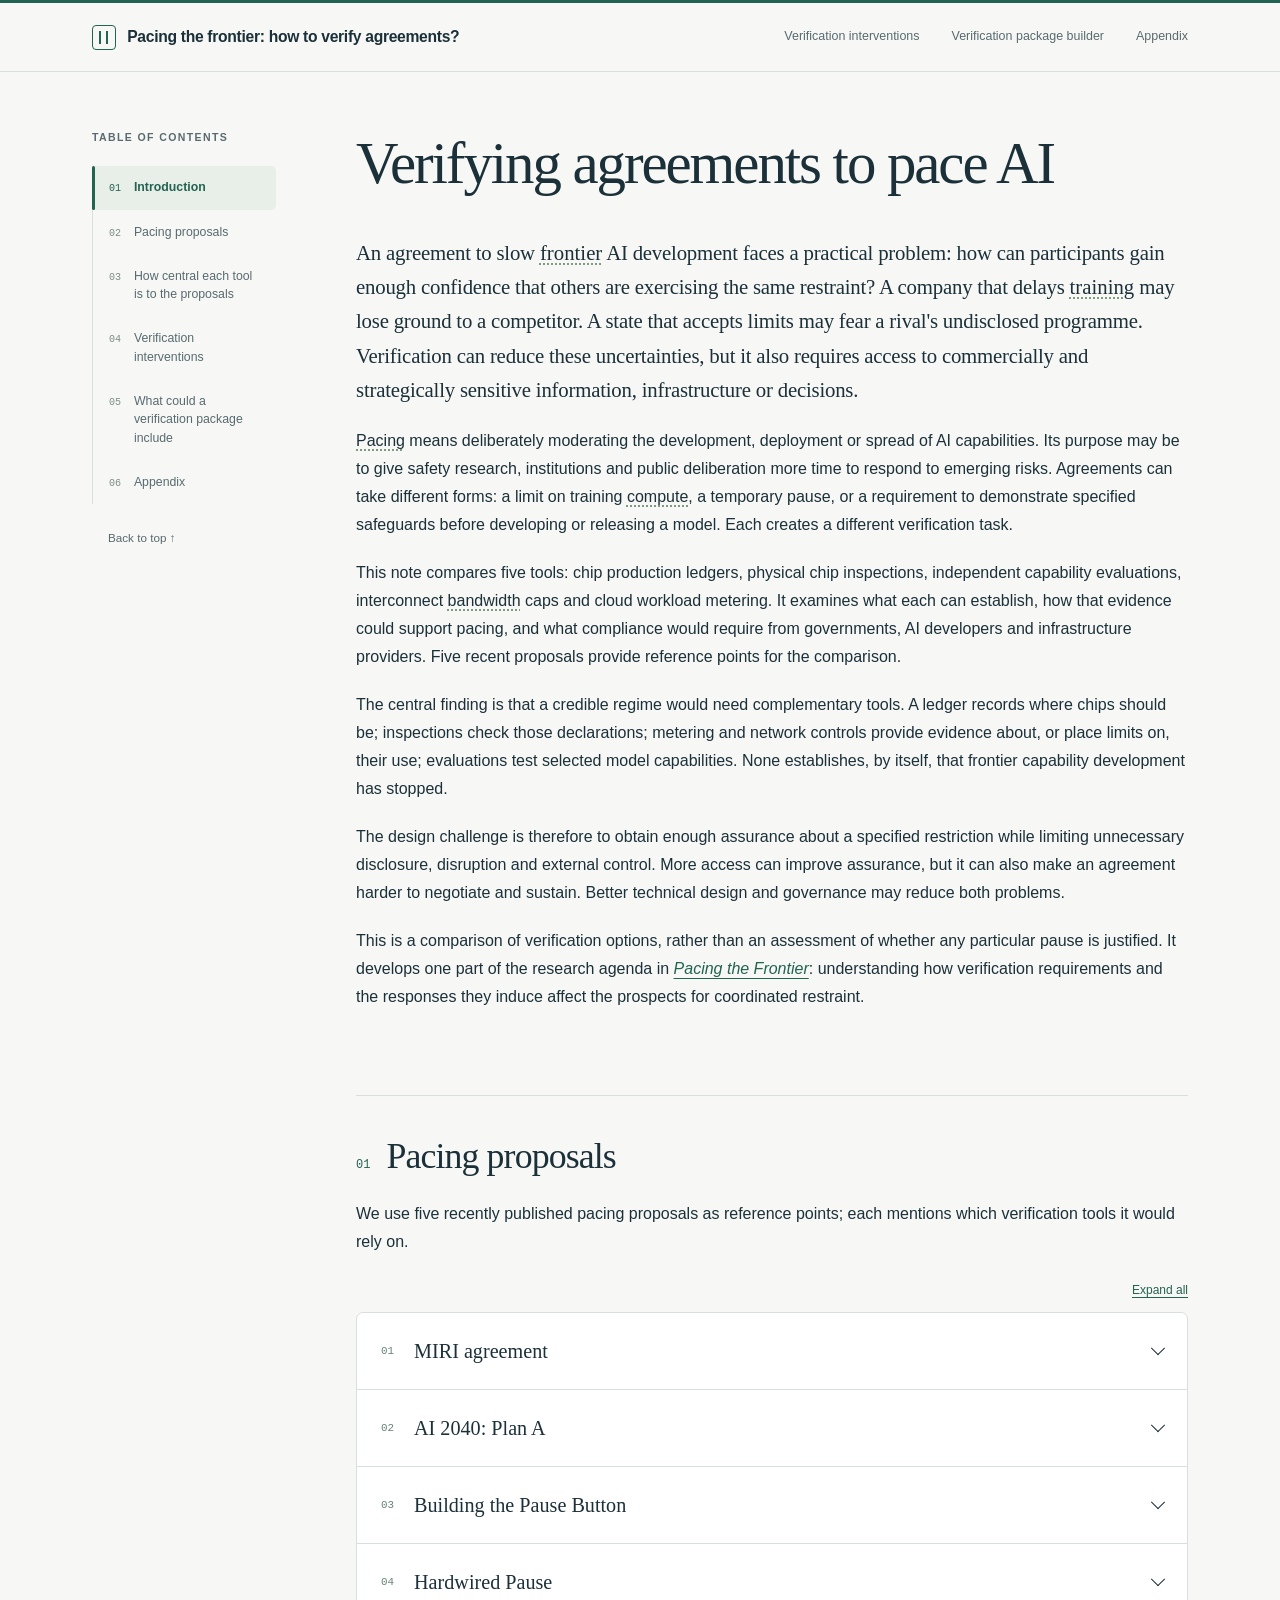
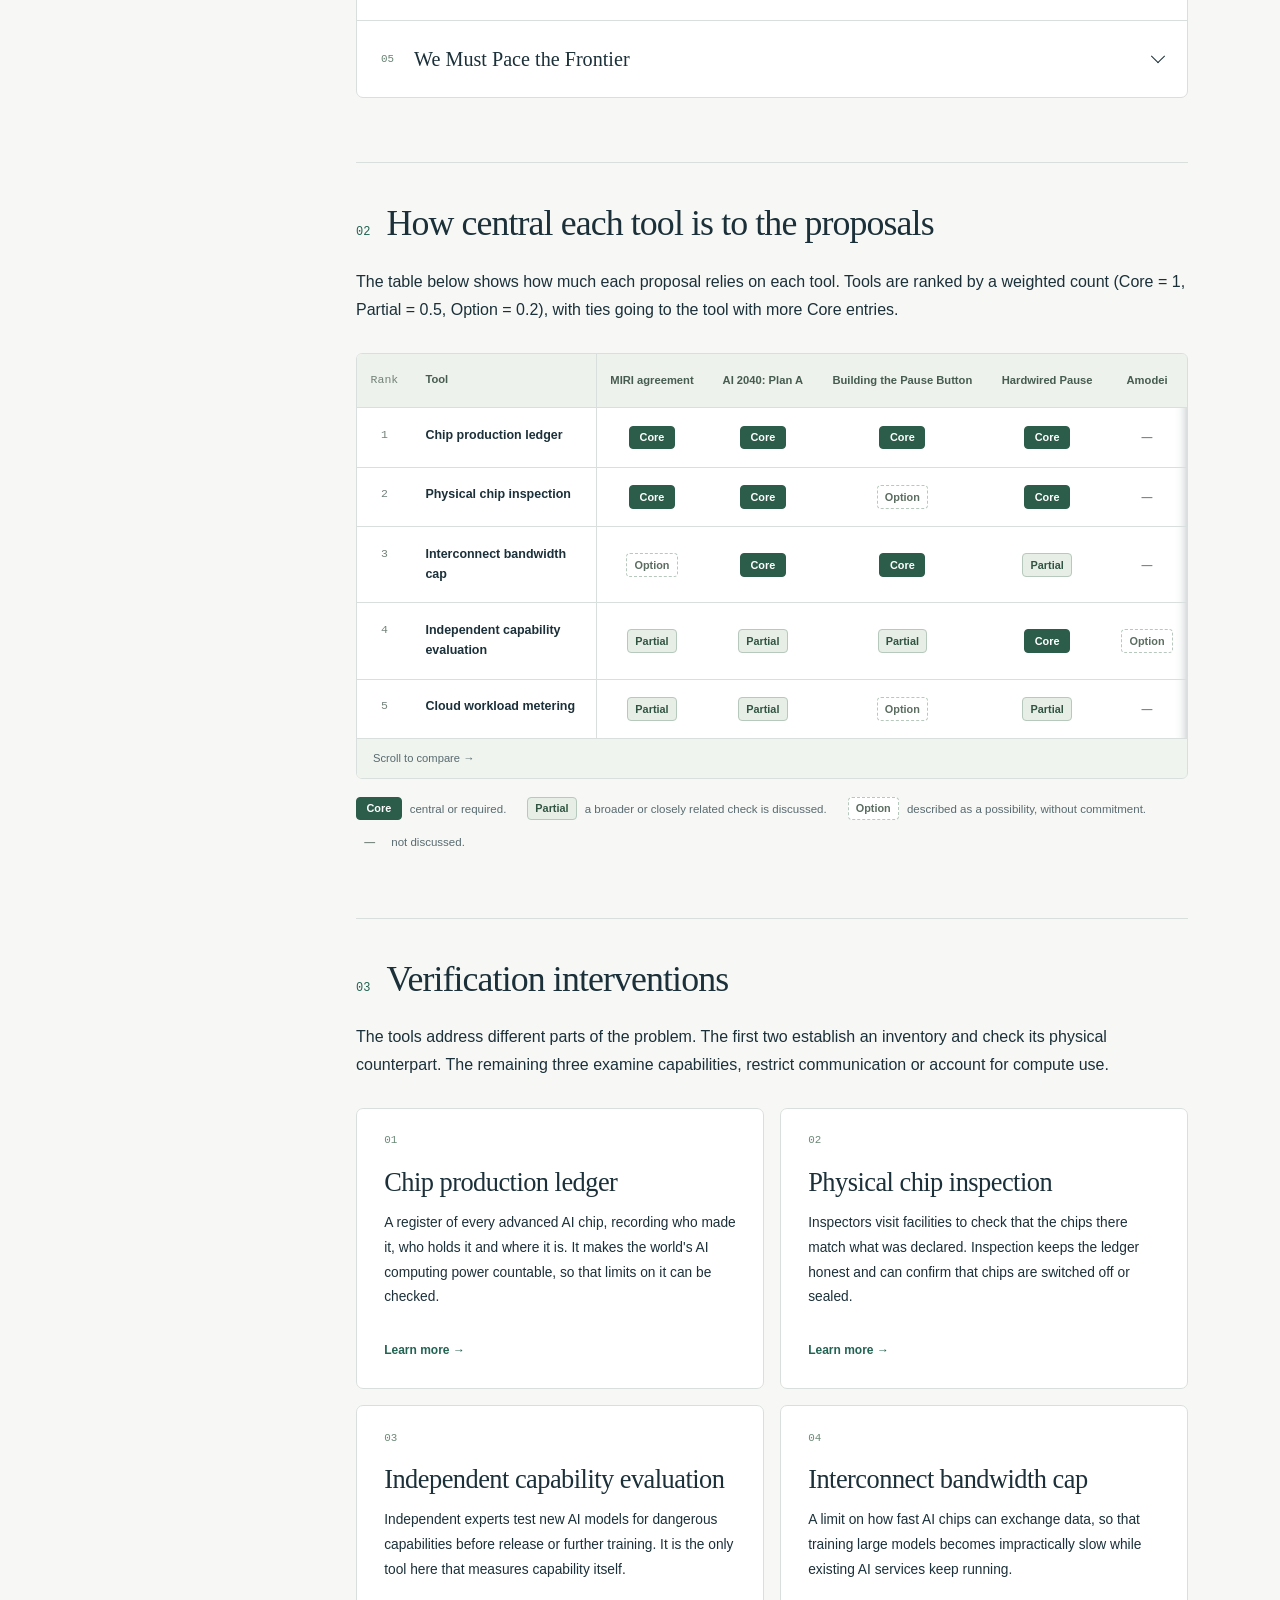
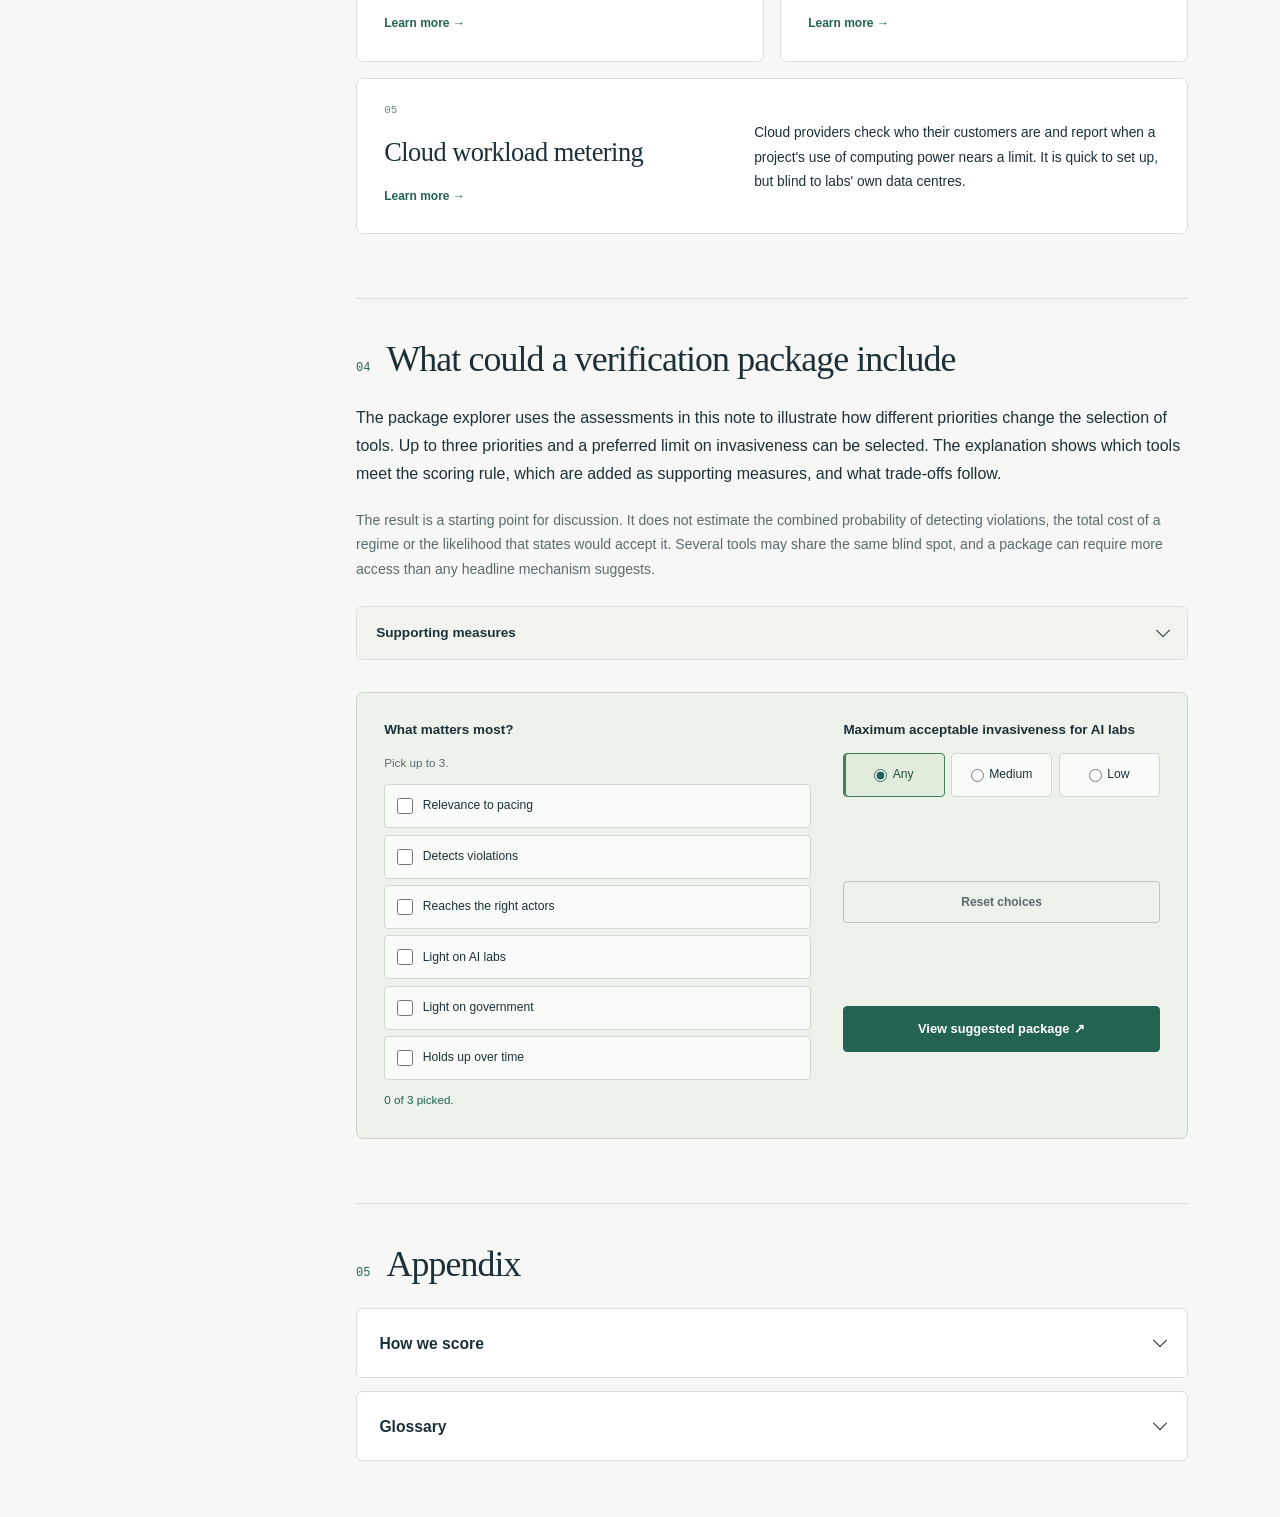
==== commit a75740ba: "Fixed the edges" ====
--- a/index.html
+++ b/index.html
@@ -5,7 +5,7 @@
 <meta name="viewport" content="width=device-width, initial-scale=1">
 <meta name="referrer" content="no-referrer">
 <title>Verifying agreements to pace AI</title>
-<link rel="stylesheet" href="css/style.css">
+<link rel="stylesheet" href="css/style.css?v=20261126-widths">
 </head>
 <body data-page="home">
 <a class="skip-link" href="#main">Skip to content</a>
--- a/css/style.css
+++ b/css/style.css
@@ -12,7 +12,12 @@
   --c-benefit: #1f5fbf;
   --c-cost: #8a5a2b;
   --c-empty: #6b7280;
-  --measure: 44rem;
+  /* One shared reading column for prose, tables, forms, and reference panels. */
+  --measure: 52rem;
+  --rail-width: 12.5rem;
+  --column-gap: 4rem;
+  --page-gutter: 3.5rem;
+  --layout-width: calc(var(--measure) + var(--rail-width) + var(--column-gap) + var(--page-gutter) * 2);
   --serif: Charter, "Bitstream Charter", "Iowan Old Style", "Palatino Linotype", Palatino, Georgia, serif;
   --sans: -apple-system, BlinkMacSystemFont, "Segoe UI", Helvetica, Arial, sans-serif;
   --mono: "SFMono-Regular", Consolas, monospace;
@@ -20,7 +25,7 @@
 * { box-sizing: border-box; }
 html { -webkit-text-size-adjust: 100%; scroll-behavior: smooth; scroll-padding-top: 0; }
 body { margin: 0; background: var(--bg); color: var(--ink); font: 16px/1.75 var(--sans); }
-.wrap { width: min(100%, 1440px); margin: 0 auto; padding: 3.5rem 3.5rem 6rem; display: grid; grid-template-columns: 12.5rem minmax(0, 1fr); column-gap: 4rem; }
+.wrap { width: min(100%, var(--layout-width)); margin: 0 auto; padding: 3.5rem var(--page-gutter) 6rem; display: grid; grid-template-columns: var(--rail-width) minmax(0, 1fr); column-gap: var(--column-gap); }
 .wrap > * { grid-column: 2; min-width: 0; }
 main:focus, h1:focus, section:focus, .builder-results:focus, details:focus { outline: none; }
 a { color: var(--link); text-underline-offset: .22em; text-decoration-thickness: 1px; }
@@ -34,8 +39,8 @@
 .visually-hidden { position: absolute !important; width: 1px; height: 1px; margin: -1px; padding: 0; overflow: hidden; clip: rect(0 0 0 0); white-space: nowrap; border: 0; }
 h1, h2, h3, h4, h5 { color: var(--ink); }
 h1, h2 { font-family: var(--serif); font-weight: 500; }
-h1 { margin: 0; max-width: 52rem; font-size: clamp(2.8rem, 4.6vw, 4.5rem); line-height: 1.08; letter-spacing: -.035em; text-wrap: balance; }
-h2 { margin: 0; max-width: 44rem; font-size: clamp(1.9rem, 2.8vw, 2.75rem); line-height: 1.17; letter-spacing: -.025em; text-wrap: balance; }
+h1 { margin: 0; max-width: var(--measure); font-size: clamp(2.8rem, 4.6vw, 4.5rem); line-height: 1.08; letter-spacing: -.035em; text-wrap: balance; }
+h2 { margin: 0; max-width: var(--measure); font-size: clamp(1.9rem, 2.8vw, 2.75rem); line-height: 1.17; letter-spacing: -.025em; text-wrap: balance; }
 h3 { margin: 2rem 0 .8rem; font-size: 1.12rem; font-weight: 650; line-height: 1.4; }
 h4 { margin: 2rem 0 .75rem; font-size: 1rem; line-height: 1.5; }
 h5 { margin: 1.5rem 0 .5rem; font-size: 1rem; line-height: 1.5; }
@@ -53,11 +58,11 @@
 
 /* The same navigation frame stays available throughout the publication. */
 .masthead { position: sticky; top: 0; z-index: 40; background: #f7f8f5f5; border-top: 3px solid #226352; border-bottom: 1px solid var(--line); backdrop-filter: blur(12px); }
-.masthead-inner { max-width: 1440px; min-height: 68px; margin: auto; padding: 0 3.5rem; display: flex; justify-content: space-between; align-items: center; gap: 2rem; }
-.brand { display: inline-flex; align-items: center; gap: .7rem; color: var(--ink); font-size: .98rem; font-weight: 650; text-decoration: none; white-space: nowrap; letter-spacing: -.02em; }
-.brand-mark { width: 24px; height: 25px; border: 1.5px solid var(--link); border-radius: 4px; position: relative; background: linear-gradient(var(--link), var(--link)) 6px 5px / 2px 13px no-repeat, linear-gradient(var(--link), var(--link)) 13px 5px / 2px 13px no-repeat; }
-.masthead nav { display: flex; align-items: center; gap: 2rem; }
-.masthead nav a { color: var(--muted); font-size: .78rem; text-decoration: none; padding: .7rem 0; }
+.masthead-inner { max-width: var(--layout-width); min-height: 68px; margin: auto; padding: 0 var(--page-gutter); display: flex; justify-content: space-between; align-items: center; gap: 2rem; }
+.brand { display: inline-flex; align-items: center; gap: .7rem; color: var(--ink); font-size: .98rem; font-weight: 650; text-decoration: none; white-space: normal; min-width: 0; line-height: 1.35; letter-spacing: -.02em; }
+.brand-mark { flex: 0 0 auto; width: 24px; height: 25px; border: 1.5px solid var(--link); border-radius: 4px; position: relative; background: linear-gradient(var(--link), var(--link)) 6px 5px / 2px 13px no-repeat, linear-gradient(var(--link), var(--link)) 13px 5px / 2px 13px no-repeat; }
+.masthead nav { display: flex; flex-shrink: 0; align-items: center; gap: 2rem; }
+.masthead nav a { white-space: nowrap; color: var(--muted); font-size: .78rem; text-decoration: none; padding: .7rem 0; }
 .masthead nav a:hover { color: var(--link); }
 .wrap > .toc { grid-column: 1; grid-row: 1 / span 12; position: sticky; top: 7rem; align-self: start; max-height: calc(100dvh - 9rem); overflow-y: auto; padding-right: 1rem; }
 .toc-heading { font-size: .66rem; font-weight: 650; letter-spacing: .13em; text-transform: uppercase; color: var(--muted); margin-bottom: 1.2rem; }
@@ -99,7 +104,7 @@
 .proposal > summary:hover { background: #f1f5f0; }
 .proposal-number { font: .68rem/1.5 var(--mono); color: #688375; padding-right: .25rem; }
 .proposal[open] > summary { background: #eef3ed; border-bottom: 1px solid var(--line); }
-.proposal-body { max-width: 49rem; padding: 1.5rem 2rem 1.5rem 4rem; font-size: .94rem; }
+.proposal-body { padding: 1.5rem; font-size: .94rem; }
 .proposal-body > :last-child { margin-bottom: 0; }
 
 /* Tables have clear labels, generous spacing, and responsive reading layouts. */
@@ -154,7 +159,7 @@
 .supporting-details { margin: 1.5rem 0 2rem; border: 1px solid var(--line); border-radius: 6px; background: #f0f3ee; font-size: .85rem; }
 .supporting-details > summary { padding: .9rem 1.2rem; font-weight: 600; }
 .supporting-details[open] > summary { border-bottom: 1px solid var(--line); }
-.builder-form { position: static; max-width: 52rem; display: grid; grid-template-columns: minmax(0, 1.35fr) minmax(0, 1fr); align-items: start; gap: 1.5rem 2rem; margin: 0; padding: 1.7rem; background: #edf2eb; border: 1px solid #cad7c9; border-radius: 7px; }
+.builder-form { position: static; width: 100%; max-width: var(--measure); display: grid; grid-template-columns: minmax(0, 1.35fr) minmax(0, 1fr); align-items: start; gap: 1.5rem 2rem; margin: 0; padding: 1.7rem; background: #edf2eb; border: 1px solid #cad7c9; border-radius: 7px; }
 .field { border: 0; padding: 0; margin: 0; width: 100%; min-width: 0; }
 .field-priorities { grid-row: 1 / span 3; }
 .field legend { font-size: .84rem; line-height: 1.5; font-weight: 650; margin-bottom: .8rem; padding: 0; }
@@ -233,12 +238,12 @@
 .tool-switch label { display: block; font-size: .63rem; font-weight: 600; color: var(--muted); margin-bottom: .3rem; }
 .tool-switch select { width: 100%; max-width: 100%; min-height: 42px; padding: .5rem 2rem .5rem .75rem; background: var(--paper); border: 1px solid #c8d3c6; border-radius: 4px; font-size: .75rem; color: var(--ink); cursor: pointer; text-overflow: ellipsis; }
 .tool-head { margin-bottom: 2rem; padding-bottom: 2rem; border-bottom: 1px solid var(--line); }
-.tool-head h1 { max-width: 48rem; }
+.tool-head h1 { max-width: var(--measure); }
 body[data-page="tool"] .wrap > section:first-of-type { border: 0; padding: 0; margin: 0; }
 body[data-page="tool"] .wrap > section:first-of-type h2 { font: 650 .68rem/1.5 var(--sans); text-transform: uppercase; letter-spacing: .12em; color: var(--muted); margin-bottom: 1rem; }
 body[data-page="tool"] .wrap > section > h2 { margin-bottom: 1.5rem; }
 body[data-page="tool"] .wrap > section:first-of-type > p { font-size: 1.06rem; line-height: 1.9; }
-.overview-grid { display: grid; grid-template-columns: 1.1fr 1fr; gap: 1rem; align-items: start; }
+.overview-grid { display: grid; grid-template-columns: repeat(2, minmax(0, 1fr)); gap: 1rem; align-items: start; }
 .ov { min-width: 0; }
 .ov-achieves, .ov-costs { padding: 1.3rem; border: 1px solid var(--line); border-radius: 6px; background: var(--paper); }
 .ov-achieves { border-top: 3px solid var(--c-benefit); }
@@ -309,13 +314,12 @@
 
 @media (min-width: 1550px) { body { font-size: 17px; } }
 @media (max-width: 1250px) {
-  .wrap { padding-right: 2.5rem; padding-left: 2.5rem; grid-template-columns: 11rem minmax(0, 1fr); column-gap: 2.5rem; }
-  .masthead-inner { padding: 0 2.5rem; }
+  :root { --page-gutter: 2.5rem; --rail-width: 11rem; --column-gap: 2.5rem; }
   .builder-form, .builder-output { padding: 1.15rem; }
 }
 @media (max-width: 1000px) {
-  .wrap { padding: 3rem 2rem 5rem; grid-template-columns: 10rem minmax(0, 1fr); column-gap: 2rem; }
-  .masthead-inner { padding: 0 2rem; }
+  :root { --page-gutter: 2rem; --rail-width: 10rem; --column-gap: 2rem; }
+  .wrap { padding-top: 3rem; padding-bottom: 5rem; }
   .masthead nav { gap: 1.2rem; }
   .cards { grid-template-columns: 1fr; }
   .card:last-child { display: flex; }
@@ -332,12 +336,13 @@
   .meter-row .chev { grid-column: 3; grid-row: 1; }
 }
 @media (max-width: 760px) {
+  :root { --page-gutter: 1.5rem; }
   html { scroll-padding-top: 0; }
-  .masthead-inner { min-height: 60px; padding: 0 1.25rem; }
+  .masthead-inner { min-height: 60px; }
   .masthead nav { gap: 1rem; }
   .masthead nav a { font-size: .72rem; }
   .masthead nav a:last-child { display: none; }
-  .wrap { display: block; max-width: 46rem; padding: 5rem 1.5rem 4rem; }
+  .wrap { display: block; max-width: calc(var(--measure) + var(--page-gutter) * 2); padding: 5rem var(--page-gutter) 4rem; }
   .wrap > .toc { position: fixed; z-index: 35; left: 0; right: 0; top: 64px; max-height: calc(100dvh - 64px); padding: 0; overflow-y: auto; background: #f7f8f5fa; border-bottom: 1px solid var(--line); }
   .toc-heading { display: none; }
   .toc-toggle { width: 100%; display: flex; align-items: center; justify-content: space-between; gap: 1rem; min-height: 48px; padding: .7rem 1.5rem; font: 600 .76rem/1.5 var(--sans); color: var(--link); background: transparent; border: 0; cursor: pointer; text-align: left; }
@@ -368,13 +373,14 @@
   body[data-page="tool"] .wrap > .sources { scroll-margin-top: 8.5rem; }
 }
 @media (max-width: 599px) {
+  :root { --page-gutter: 1.25rem; }
   body { font-size: 16px; line-height: 1.8; }
-  .masthead-inner { padding: 0 1.2rem; gap: .6rem; }
+  .masthead-inner { gap: .6rem; }
   .brand { font-size: .88rem; gap: .55rem; }
   .brand-mark { width: 22px; height: 24px; }
   .masthead nav a { font-size: .69rem; }
   .masthead nav a:nth-child(2) { display: none; }
-  .wrap { padding: 4.5rem 1.25rem 3rem; }
+  .wrap { padding: 4.5rem var(--page-gutter) 3rem; }
   .toc-toggle { padding-left: 1.25rem; padding-right: 1.25rem; }
   .eyebrow { font-size: .62rem; margin-bottom: 1rem; }
   h1 { font-size: 2.9rem; line-height: 1.08; }
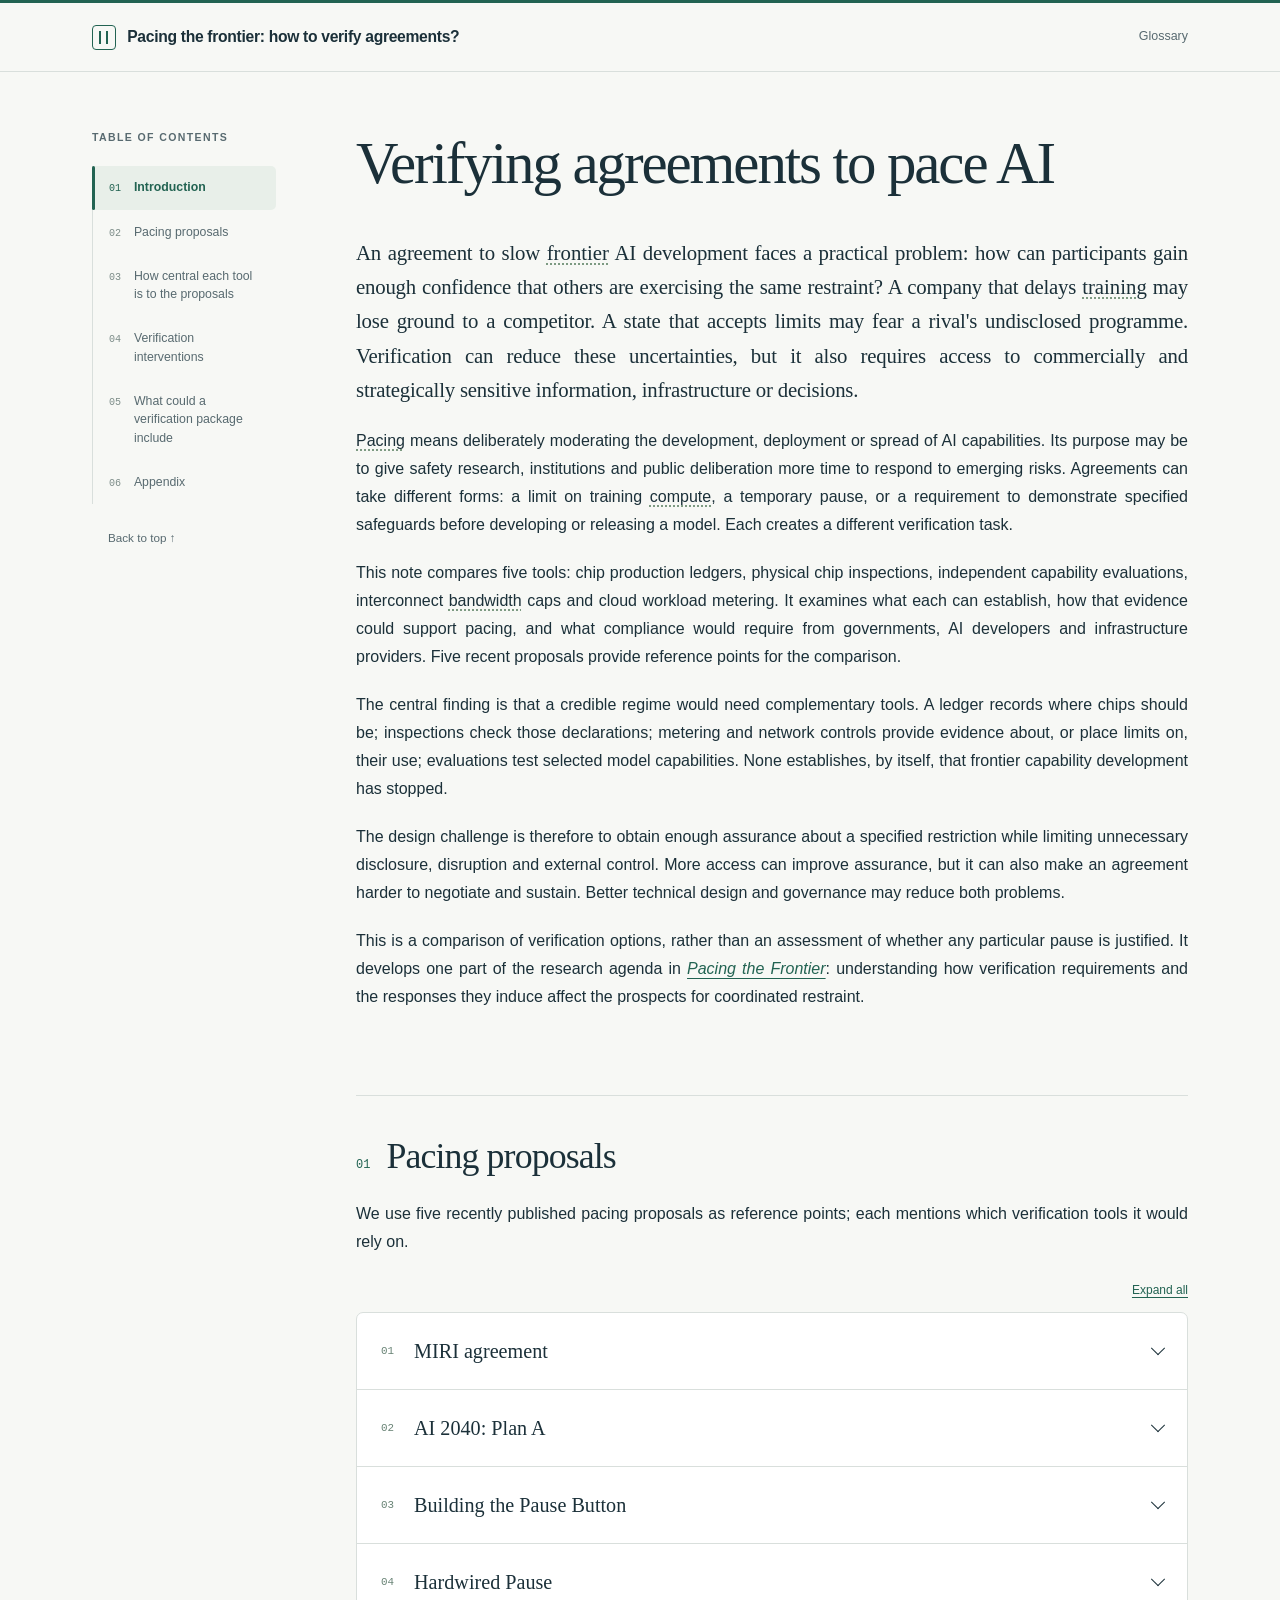
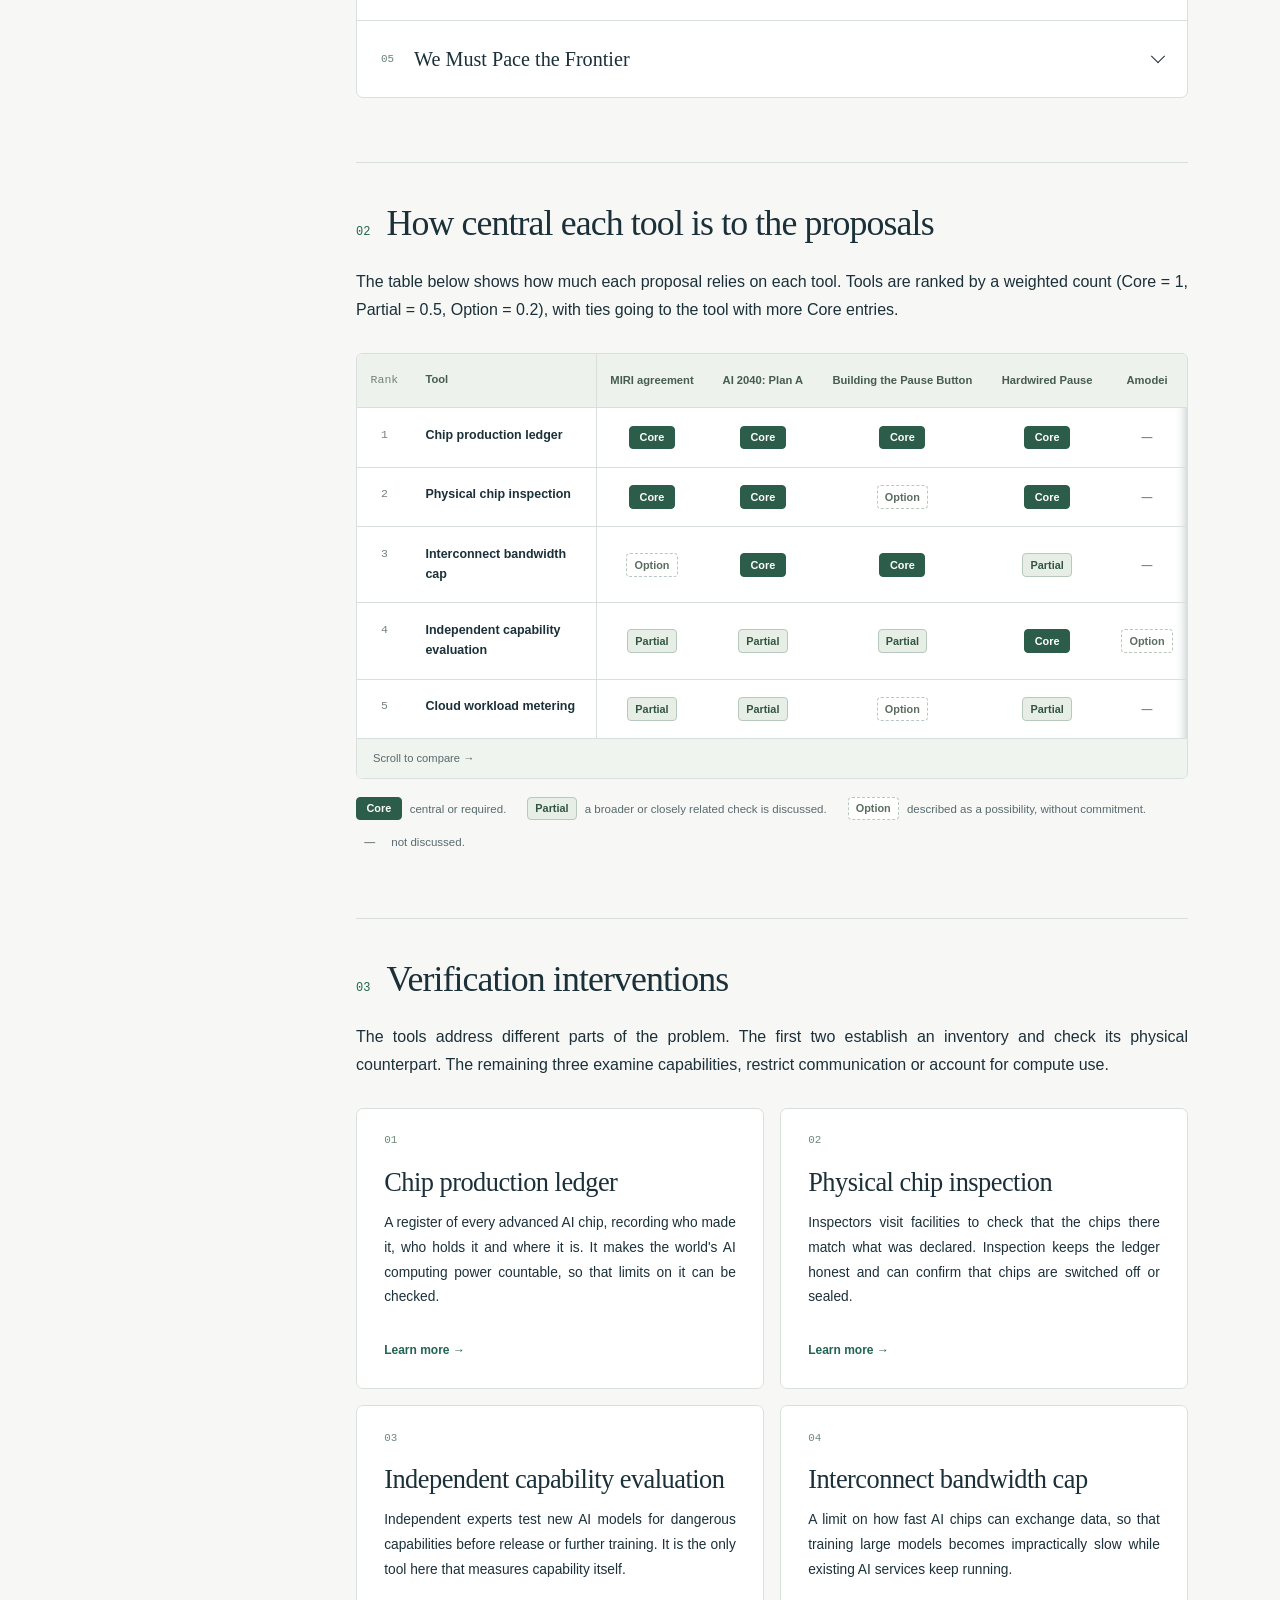
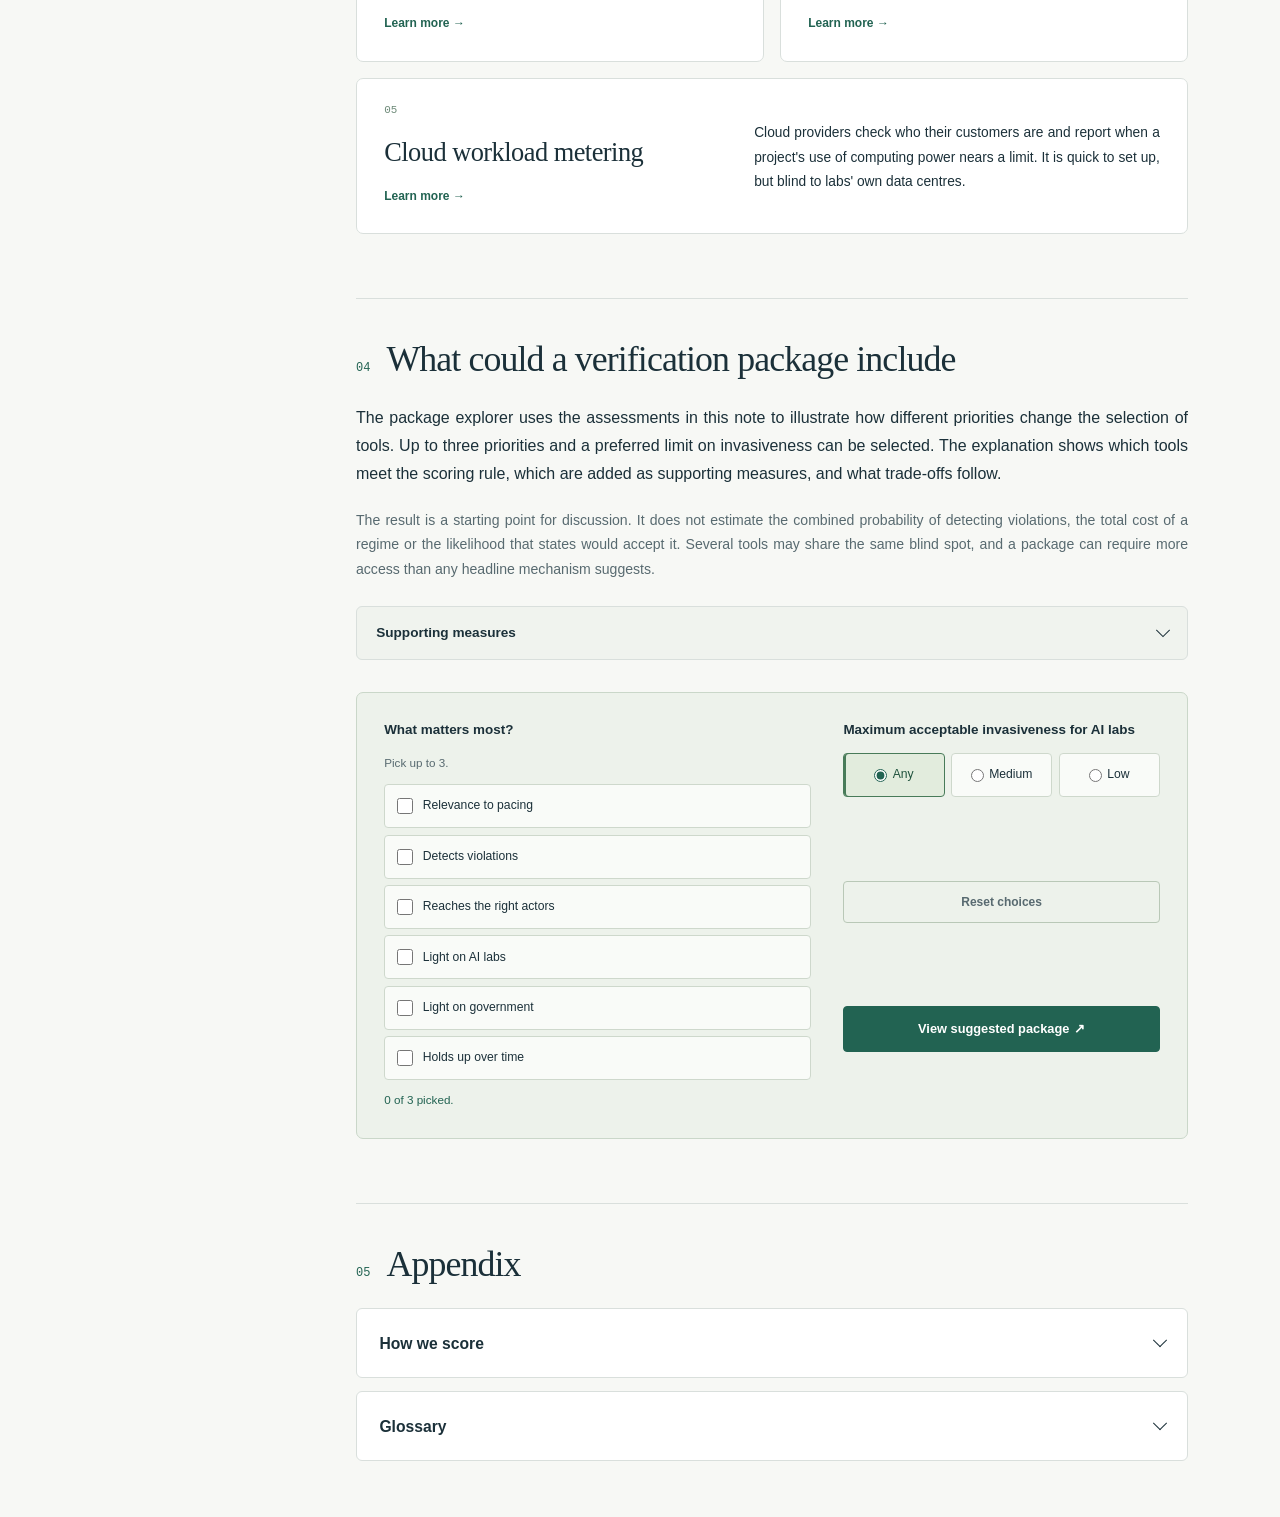
==== commit 5b636d57: "Change header links" ====
--- a/index.html
+++ b/index.html
@@ -5,7 +5,7 @@
 <meta name="viewport" content="width=device-width, initial-scale=1">
 <meta name="referrer" content="no-referrer">
 <title>Verifying agreements to pace AI</title>
-<link rel="stylesheet" href="css/style.css?v=20261126-widths">
+<link rel="stylesheet" href="css/style.css?v=20261126-justify-glossary">
 </head>
 <body data-page="home">
 <a class="skip-link" href="#main">Skip to content</a>
@@ -25,6 +25,6 @@
 <script src="data/glossary.js"></script>
 <script src="data/method.js"></script>
 <script src="js/builder.js"></script>
-<script src="js/app.js"></script>
+<script src="js/app.js?v=20261126-justify-glossary"></script>
 </body>
 </html>
--- a/css/style.css
+++ b/css/style.css
@@ -55,6 +55,20 @@
 ul.bullets, ol.bullets, .plain-list { padding-left: 1.4rem; }
 .bullets li, .plain-list li { padding-left: .2rem; margin-bottom: .8rem; }
 li::marker { color: #70877d; }
+
+/* Justified prose shares a straight right edge; hyphenation avoids large word gaps. */
+.intro > p, .wrap > section > p, .proposal-body > p,
+.builder-text > p, .reference-body > p, .card-text,
+.bullets > li, .plain-list > li, .notes > li,
+.glossary dd, .justification, .source-list > li,
+.package-output > p:not(.chain), .behaviours td:last-child {
+  text-align: justify;
+  text-align-last: start;
+  text-justify: inter-word;
+  -webkit-hyphens: auto;
+  hyphens: auto;
+  overflow-wrap: break-word;
+}
 
 /* The same navigation frame stays available throughout the publication. */
 .masthead { position: sticky; top: 0; z-index: 40; background: #f7f8f5f5; border-top: 3px solid #226352; border-bottom: 1px solid var(--line); backdrop-filter: blur(12px); }
@@ -341,7 +355,6 @@
   .masthead-inner { min-height: 60px; }
   .masthead nav { gap: 1rem; }
   .masthead nav a { font-size: .72rem; }
-  .masthead nav a:last-child { display: none; }
   .wrap { display: block; max-width: calc(var(--measure) + var(--page-gutter) * 2); padding: 5rem var(--page-gutter) 4rem; }
   .wrap > .toc { position: fixed; z-index: 35; left: 0; right: 0; top: 64px; max-height: calc(100dvh - 64px); padding: 0; overflow-y: auto; background: #f7f8f5fa; border-bottom: 1px solid var(--line); }
   .toc-heading { display: none; }
@@ -379,7 +392,6 @@
   .brand { font-size: .88rem; gap: .55rem; }
   .brand-mark { width: 22px; height: 24px; }
   .masthead nav a { font-size: .69rem; }
-  .masthead nav a:nth-child(2) { display: none; }
   .wrap { padding: 4.5rem var(--page-gutter) 3rem; }
   .toc-toggle { padding-left: 1.25rem; padding-right: 1.25rem; }
   .eyebrow { font-size: .62rem; margin-bottom: 1rem; }
@@ -456,7 +468,6 @@
 }
 @media (max-width: 359px) {
   h1 { font-size: 2.5rem; }
-  .masthead nav { display: none; }
   .tool-toolbar { display: block; }
   .tool-switch { width: 100%; margin-top: 1rem; }
 }
